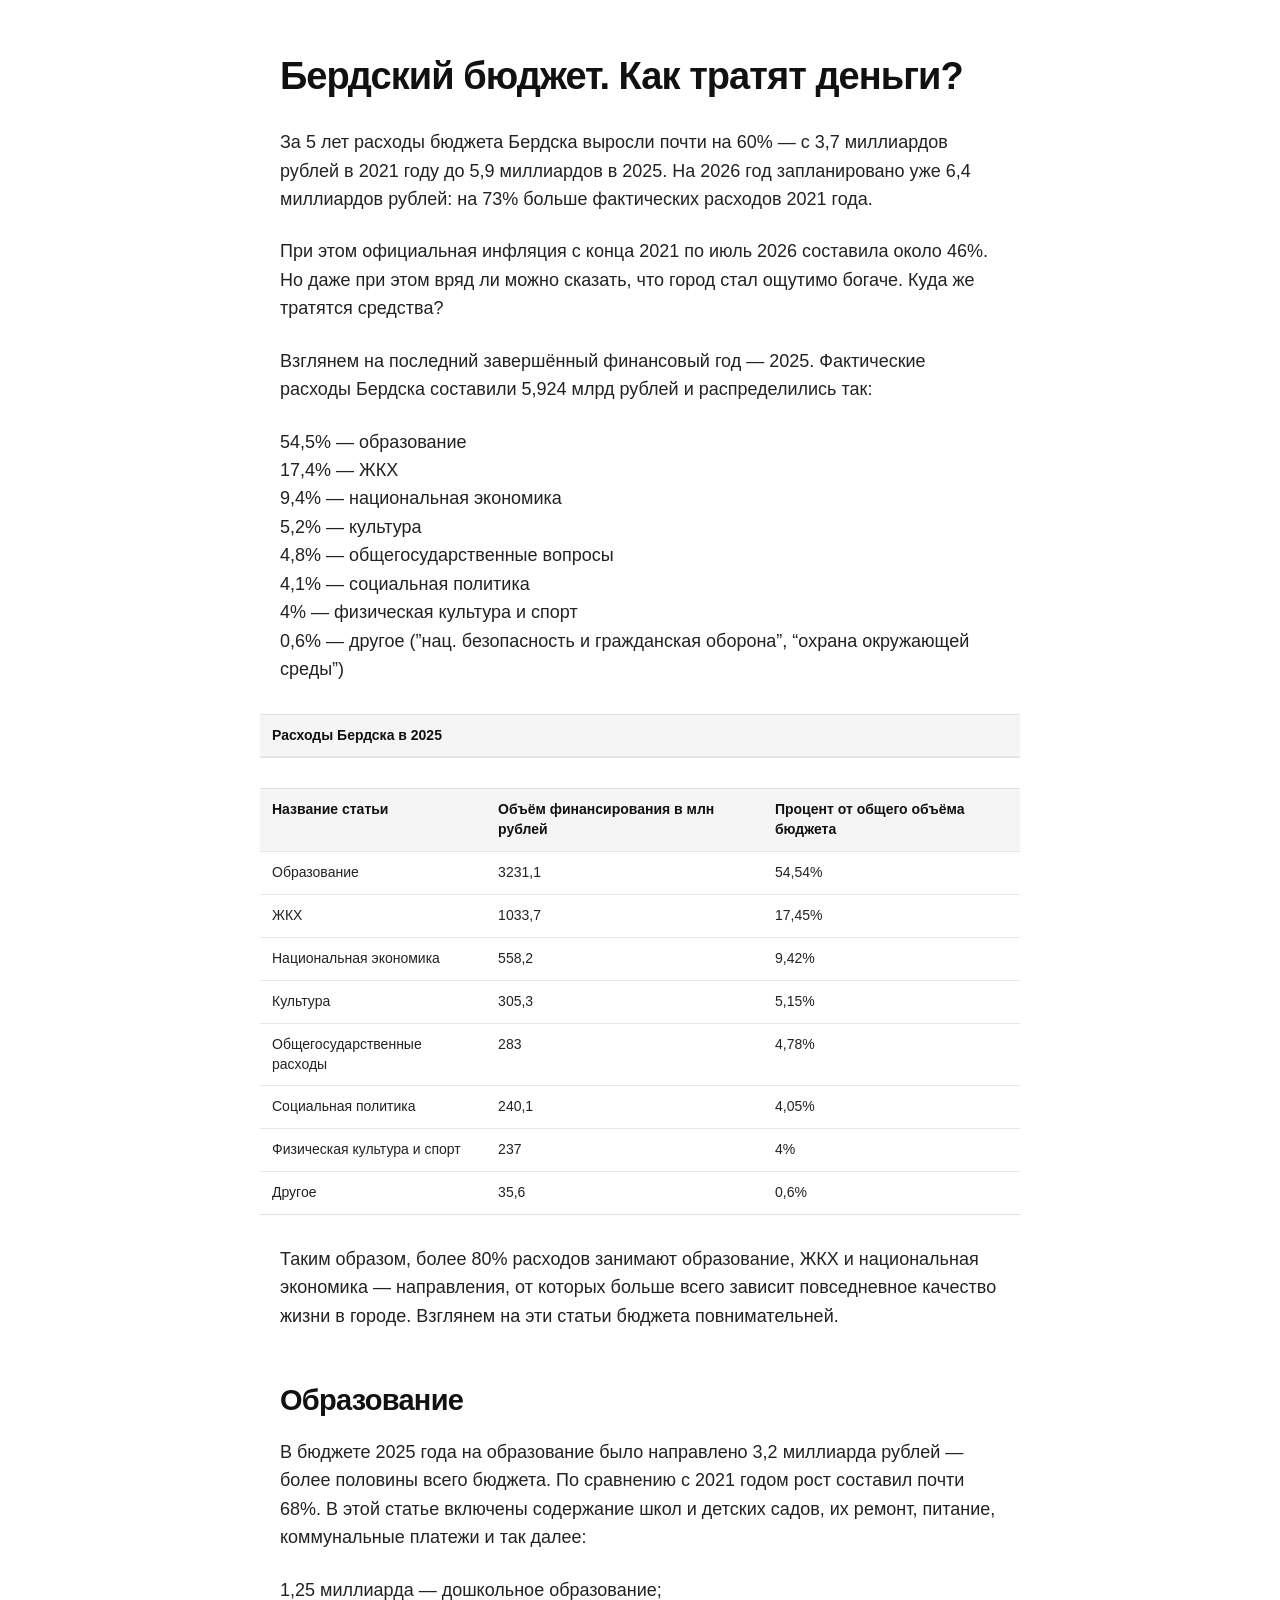
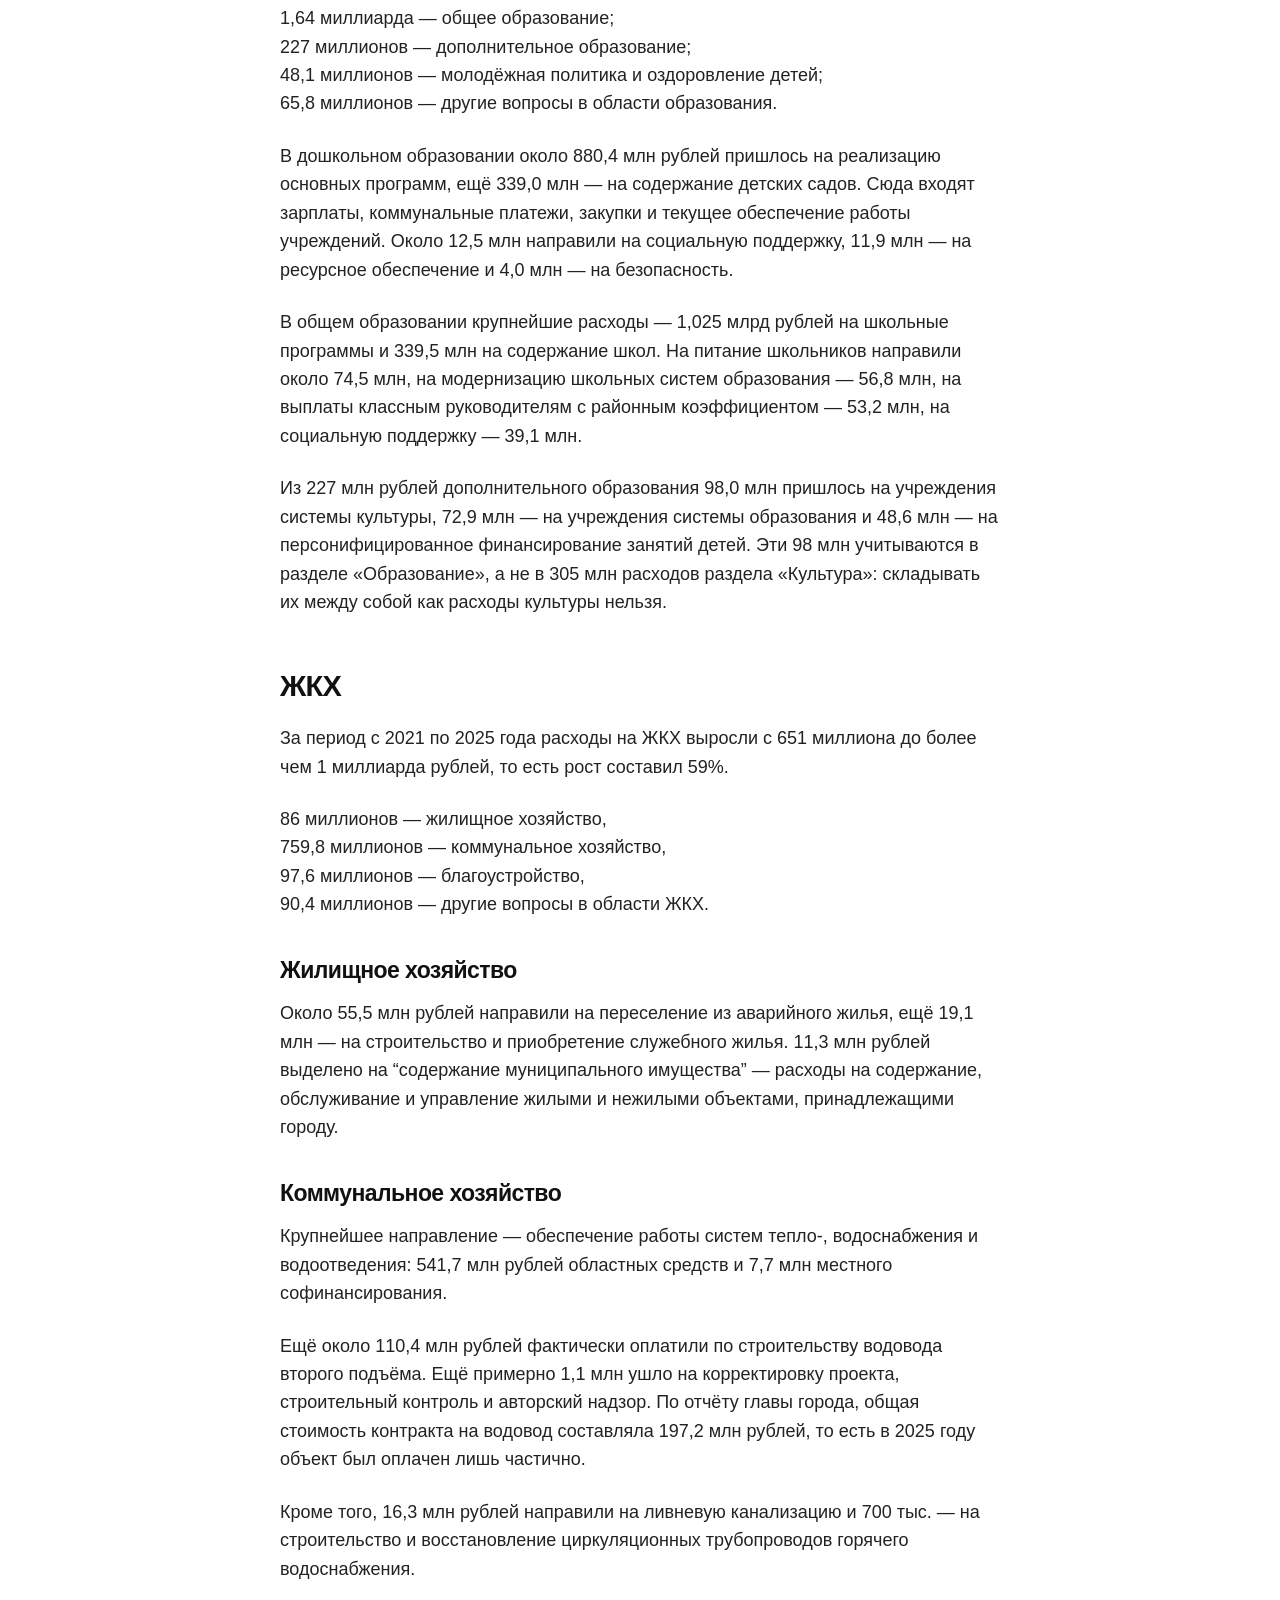
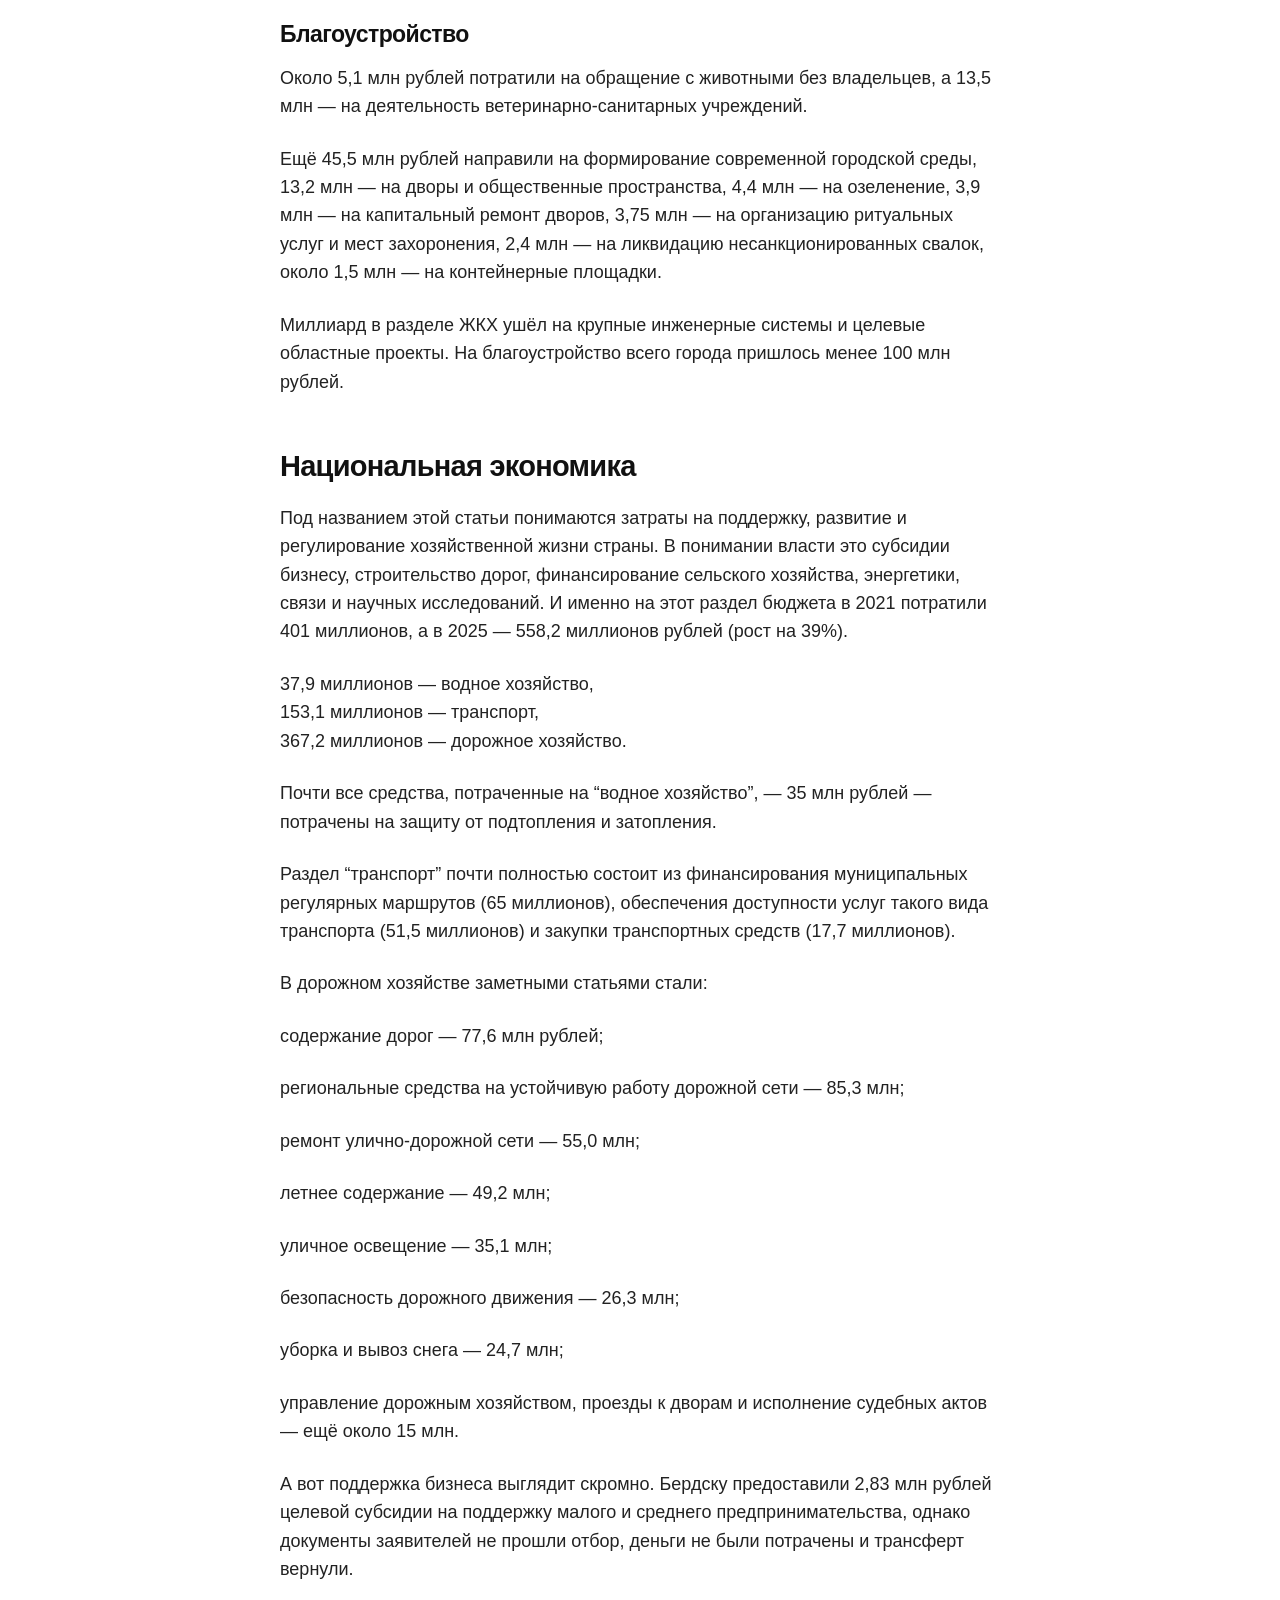
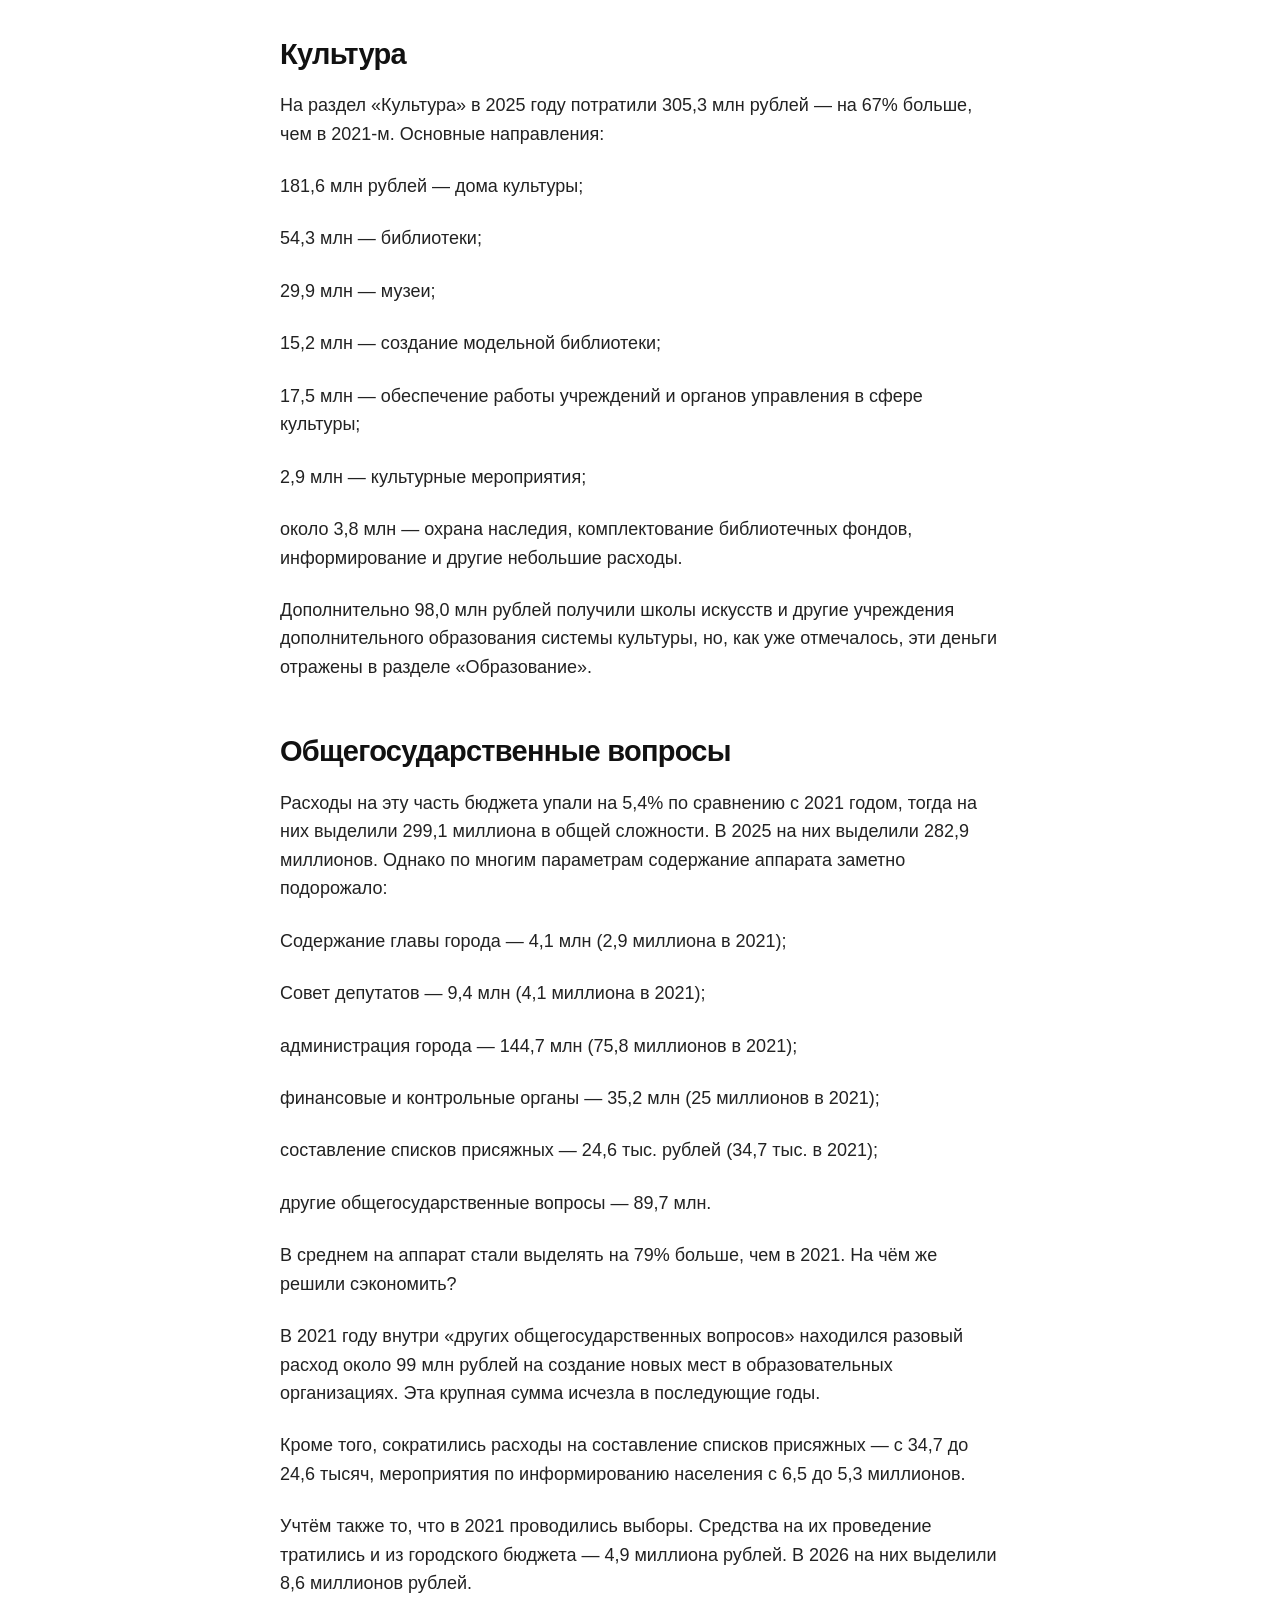
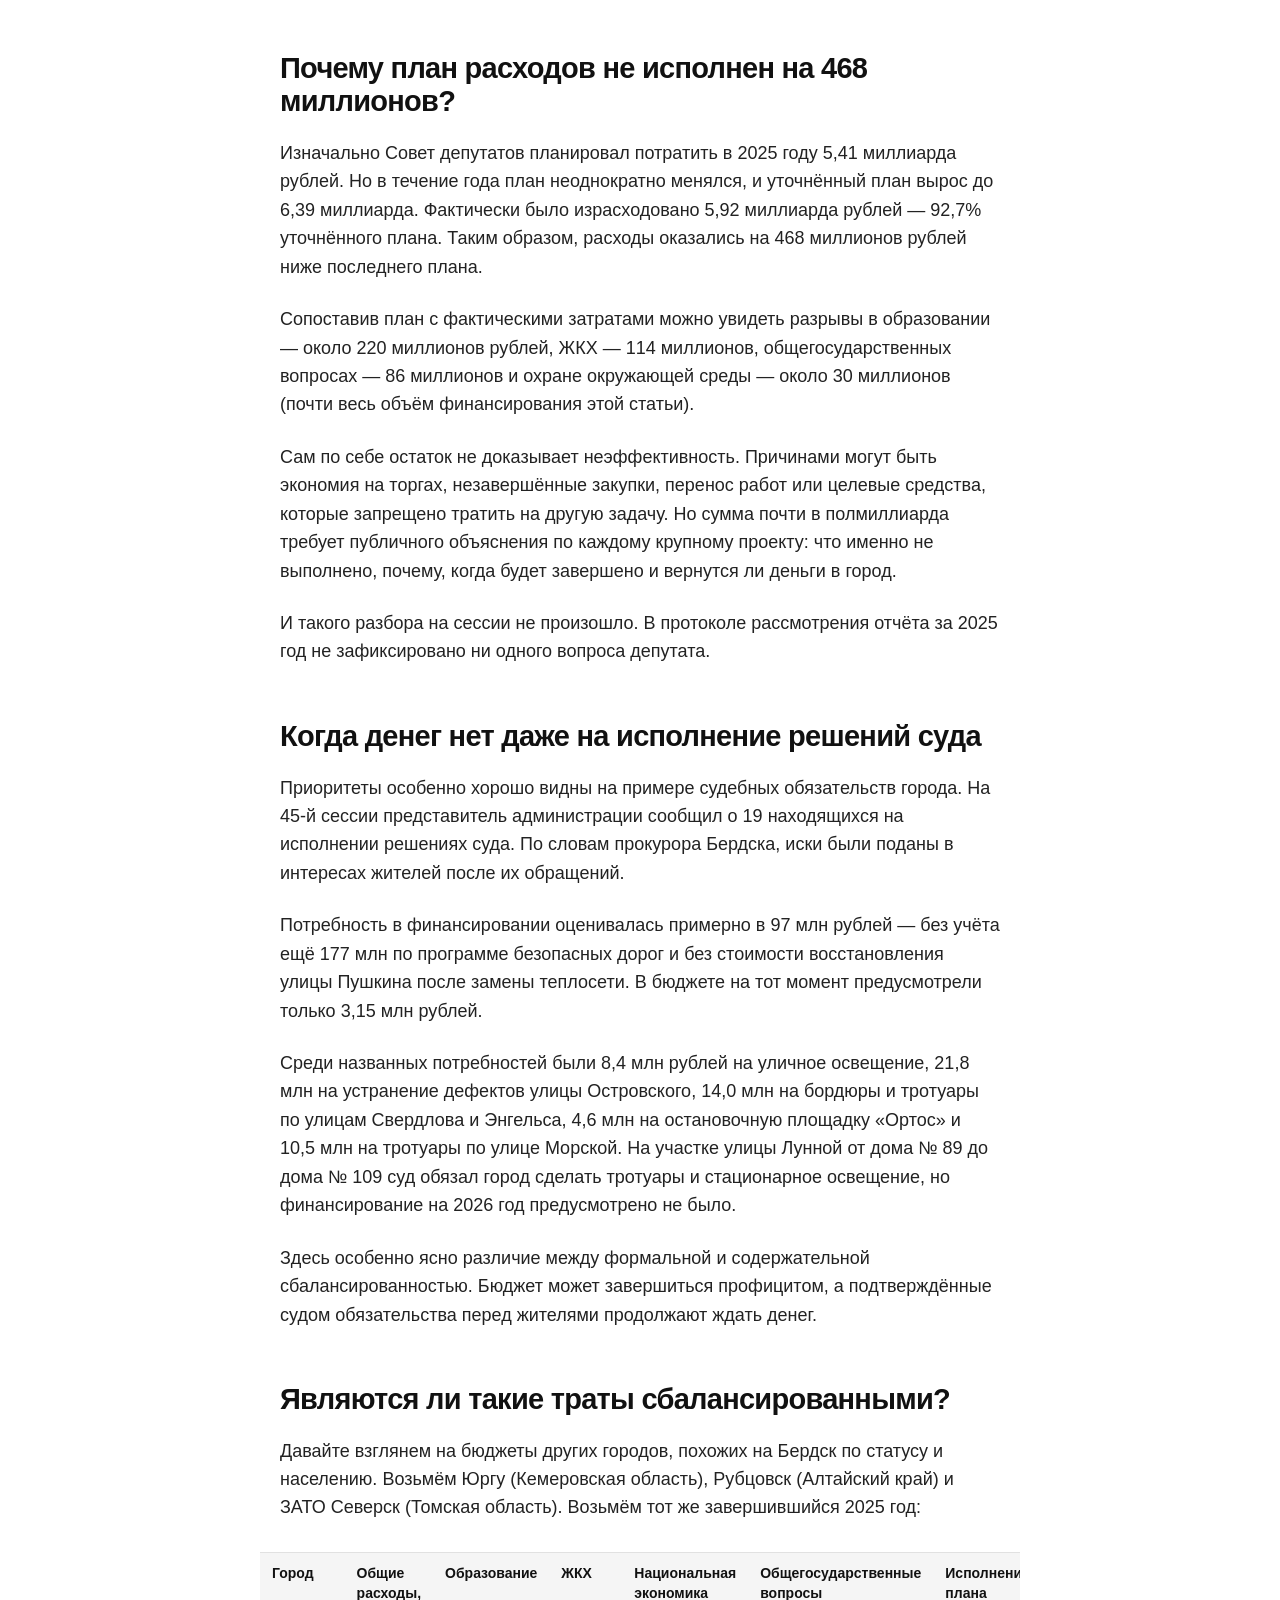
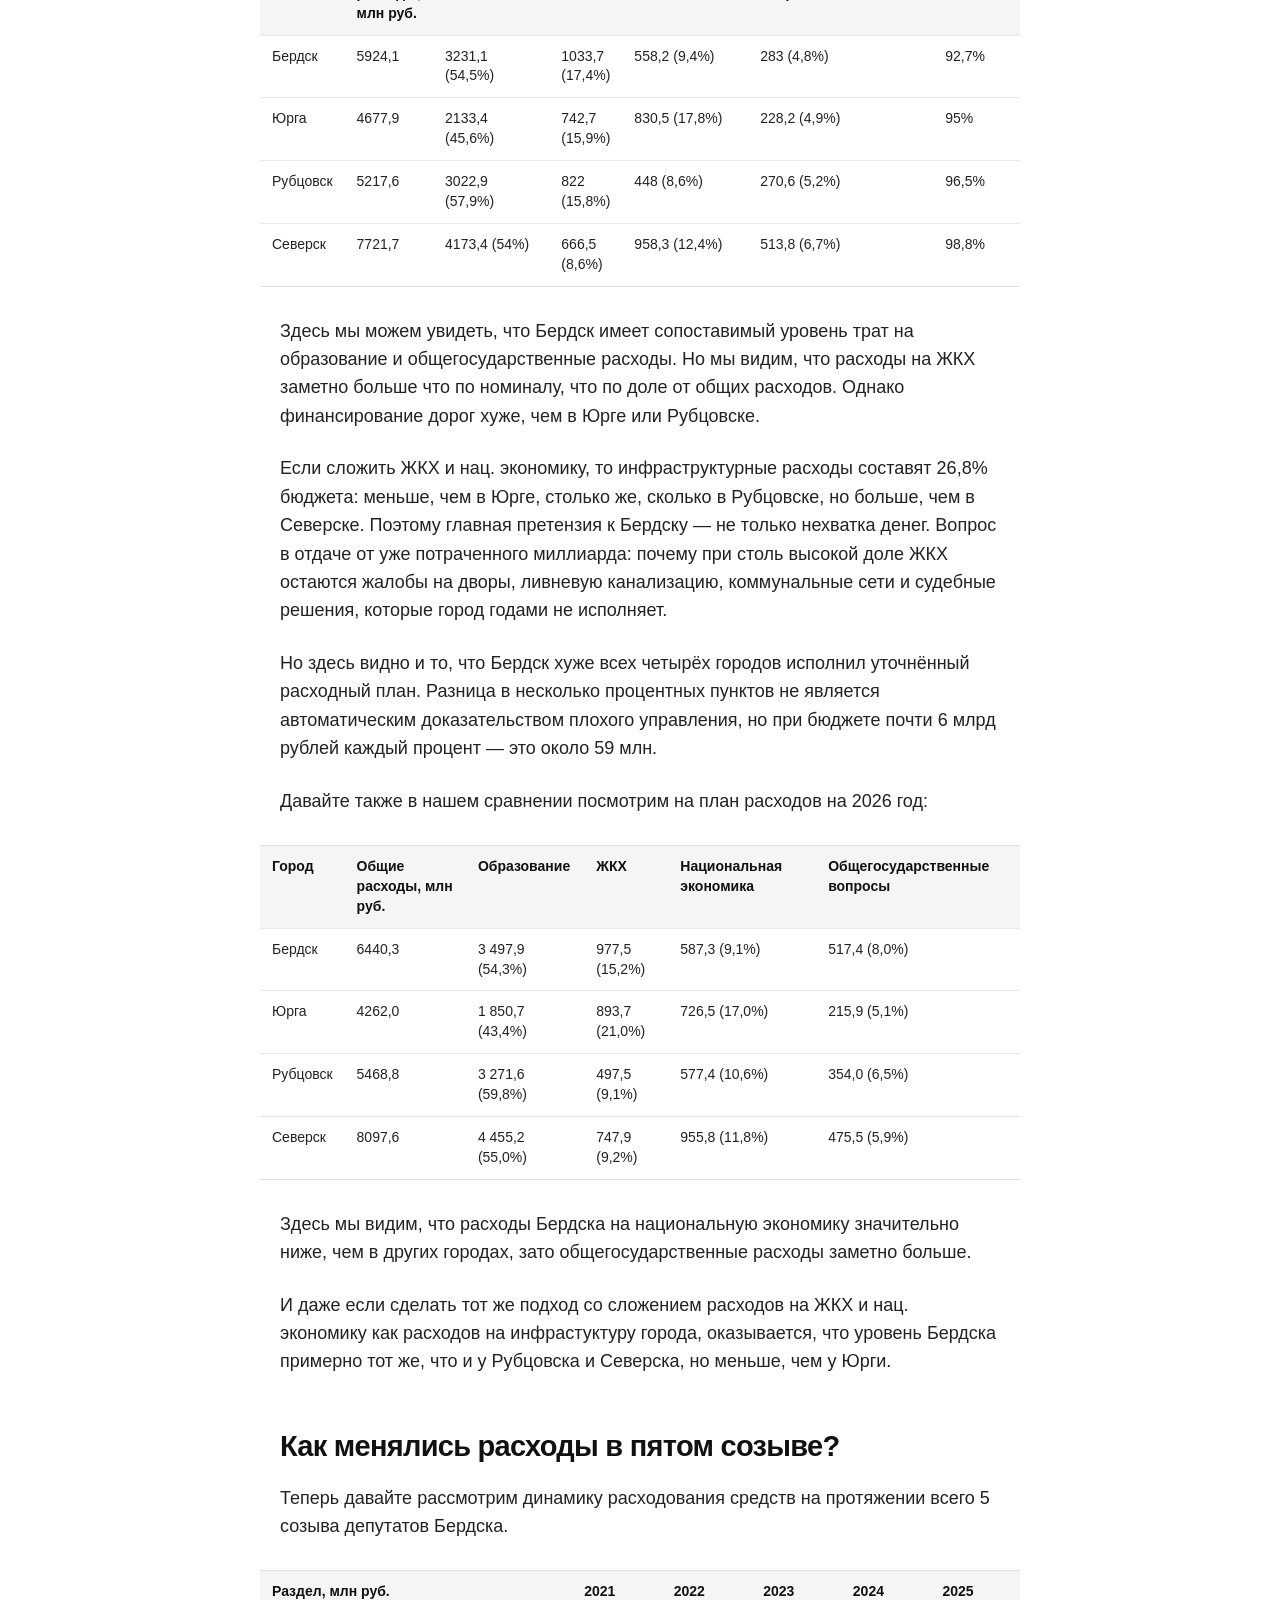
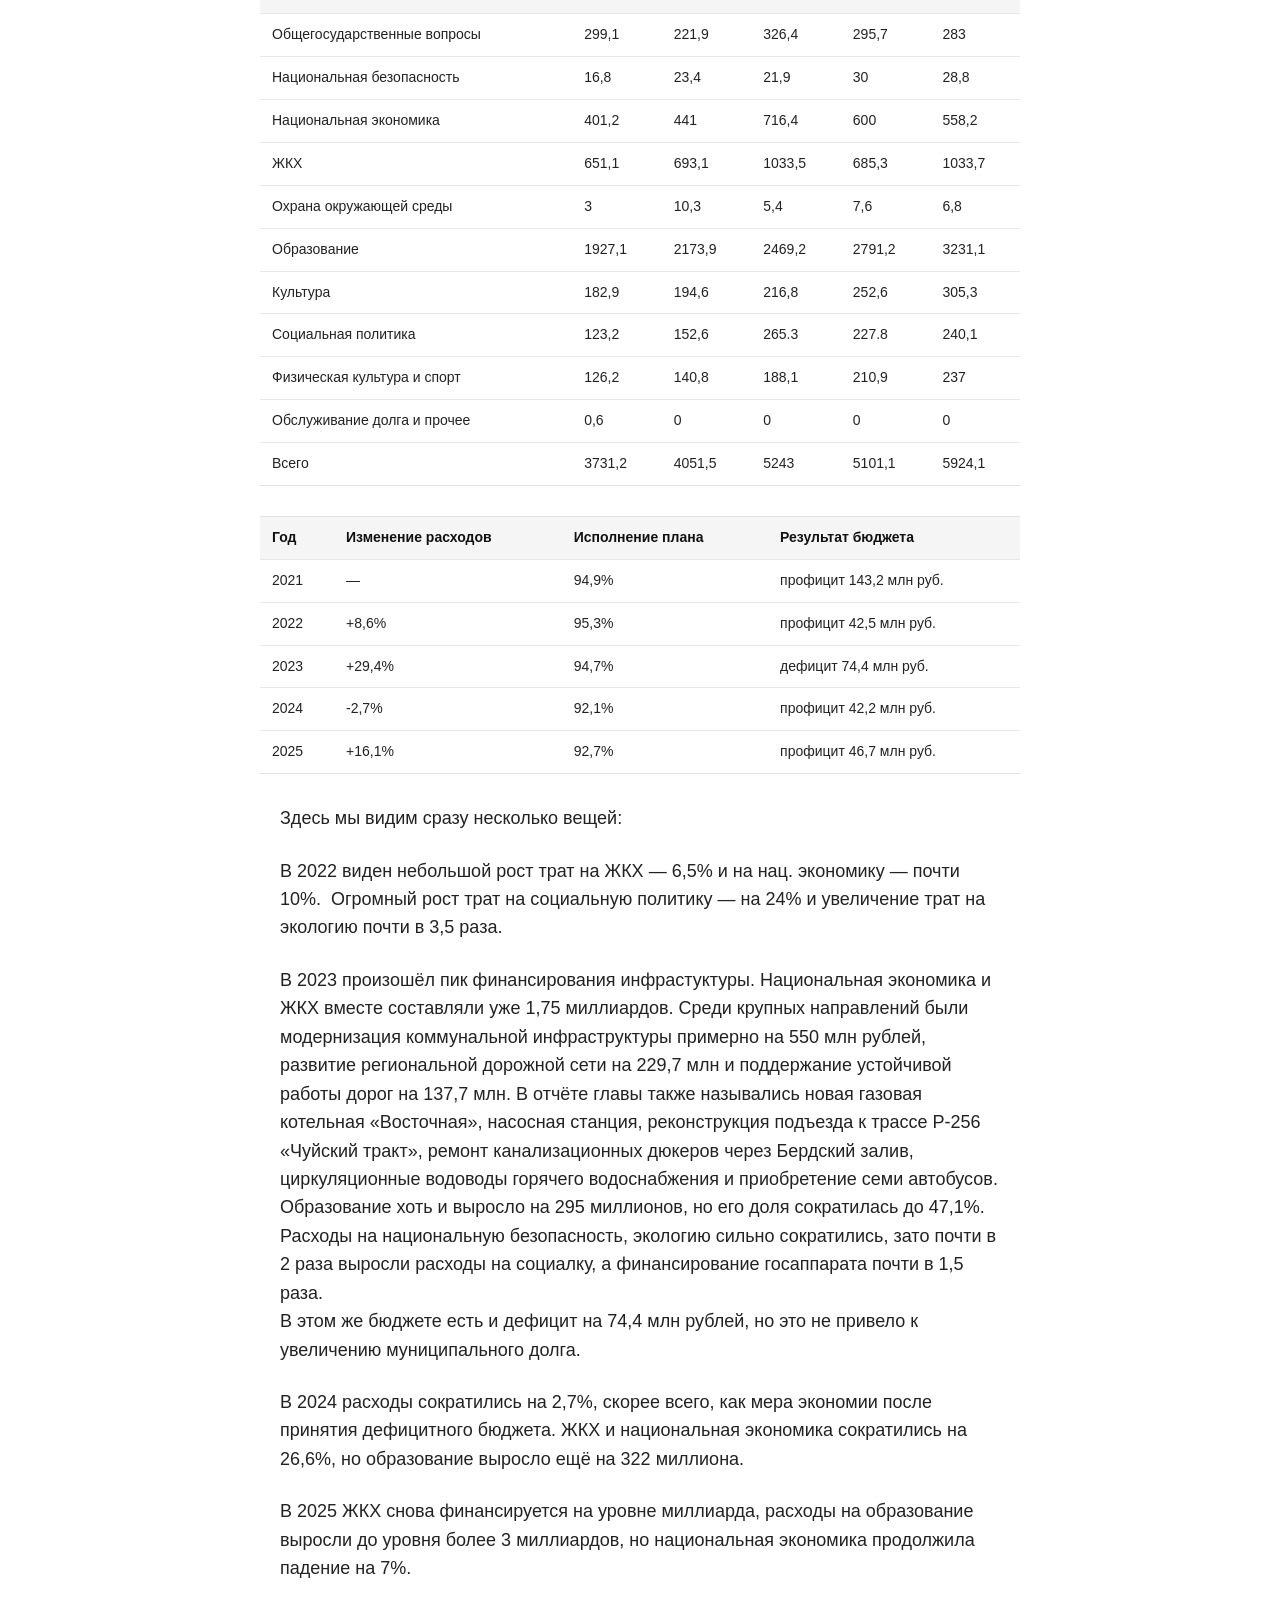
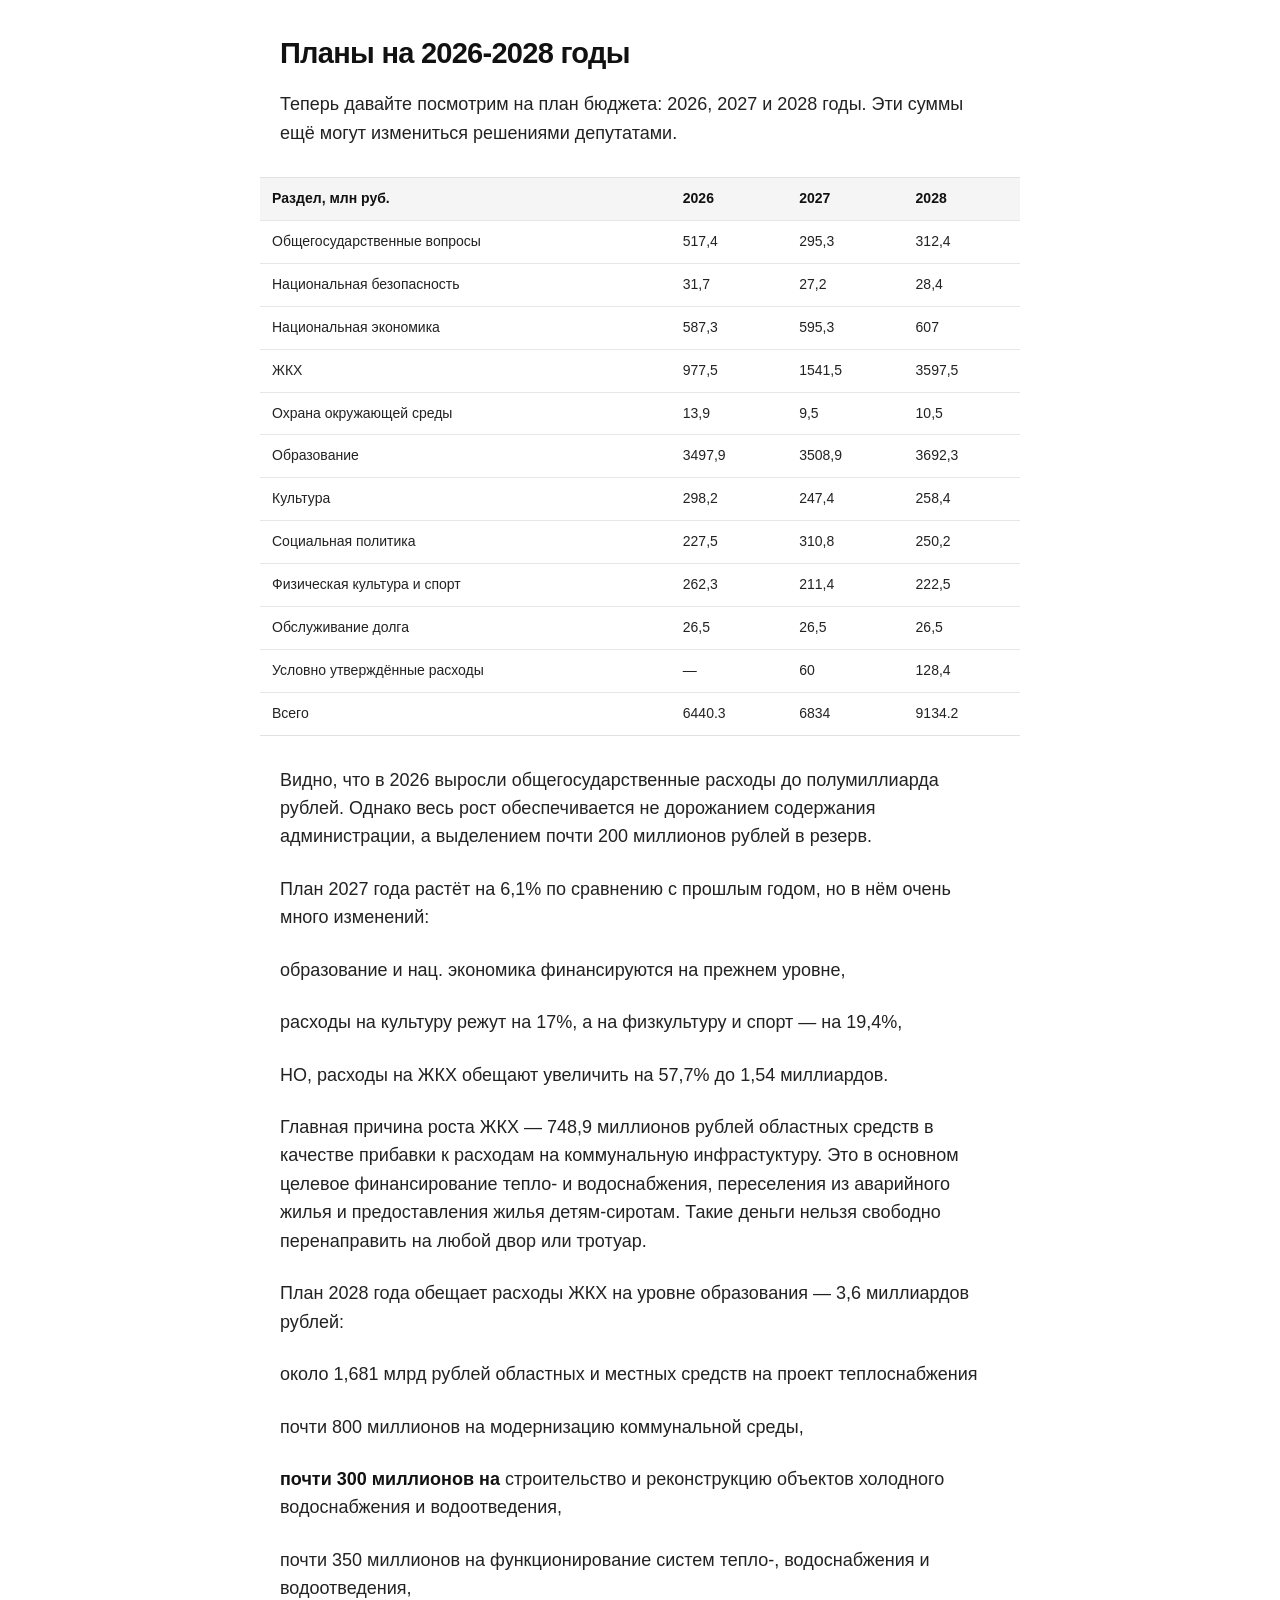
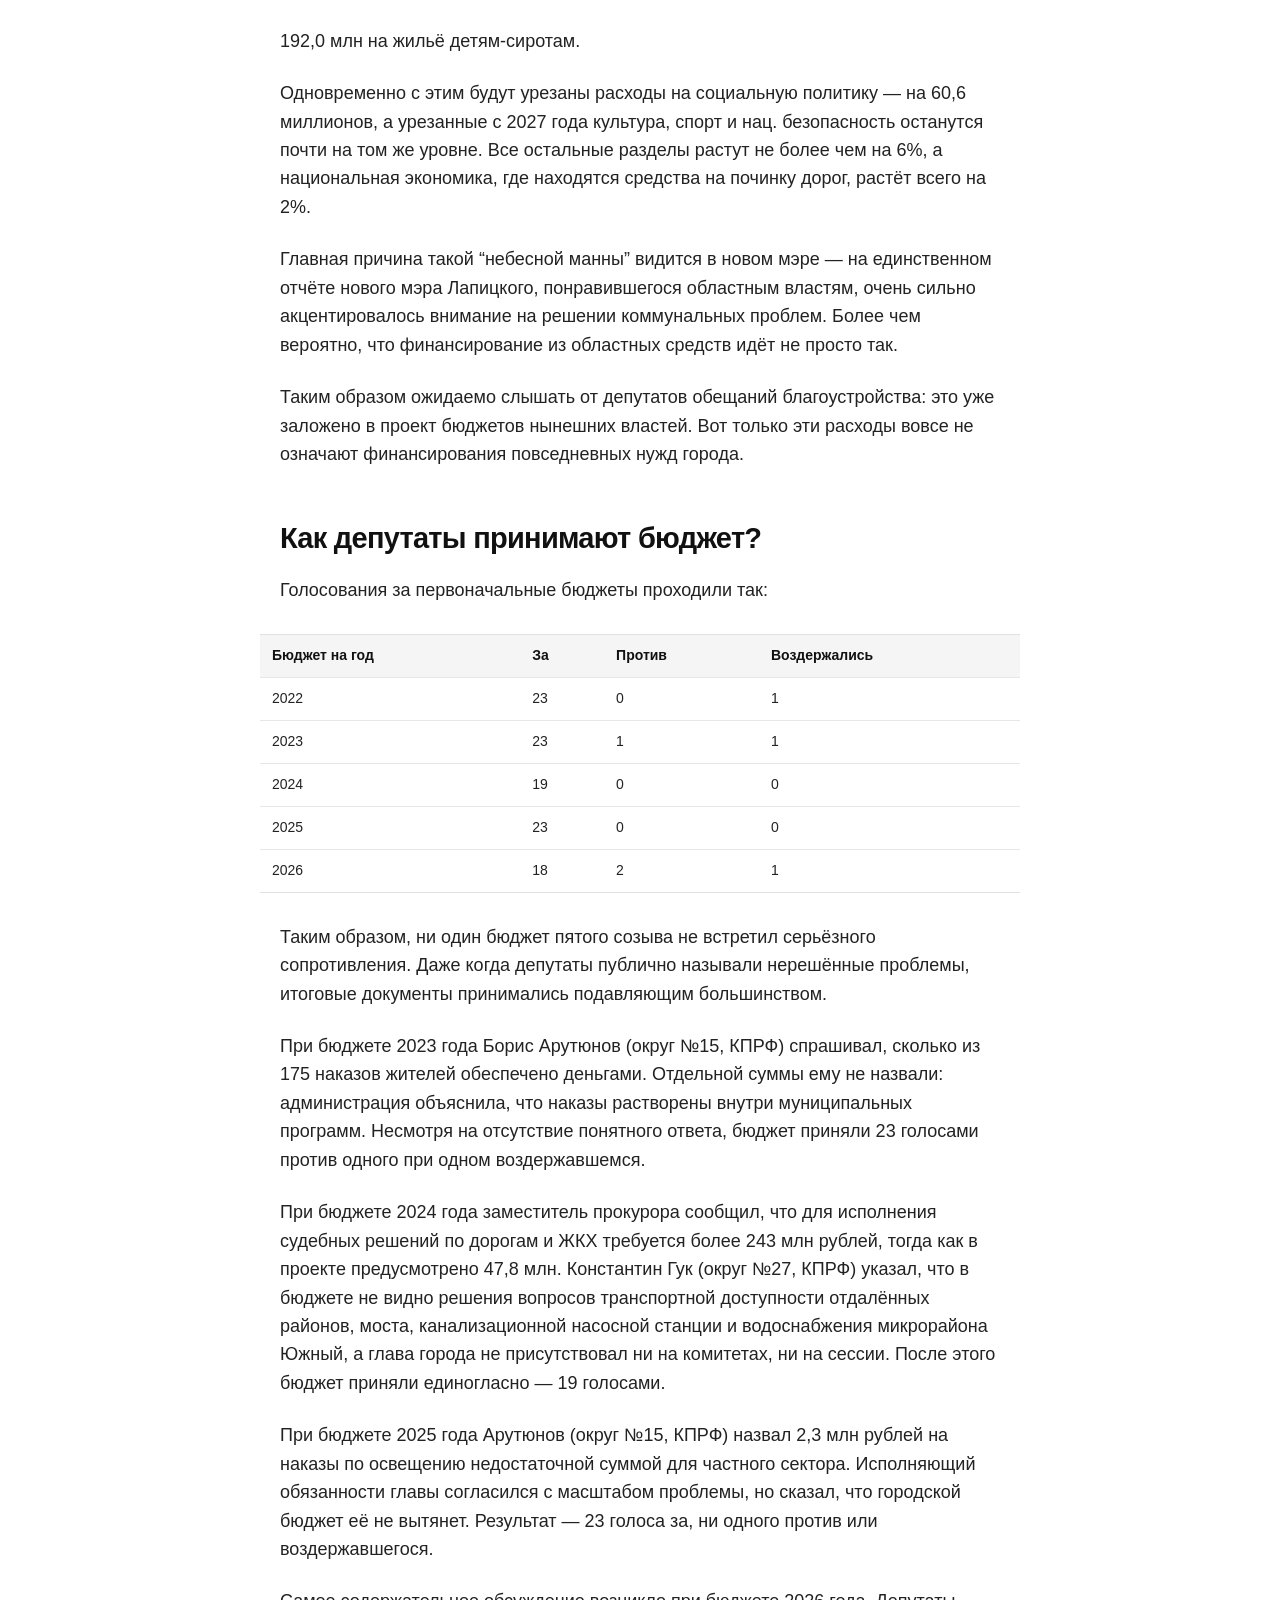
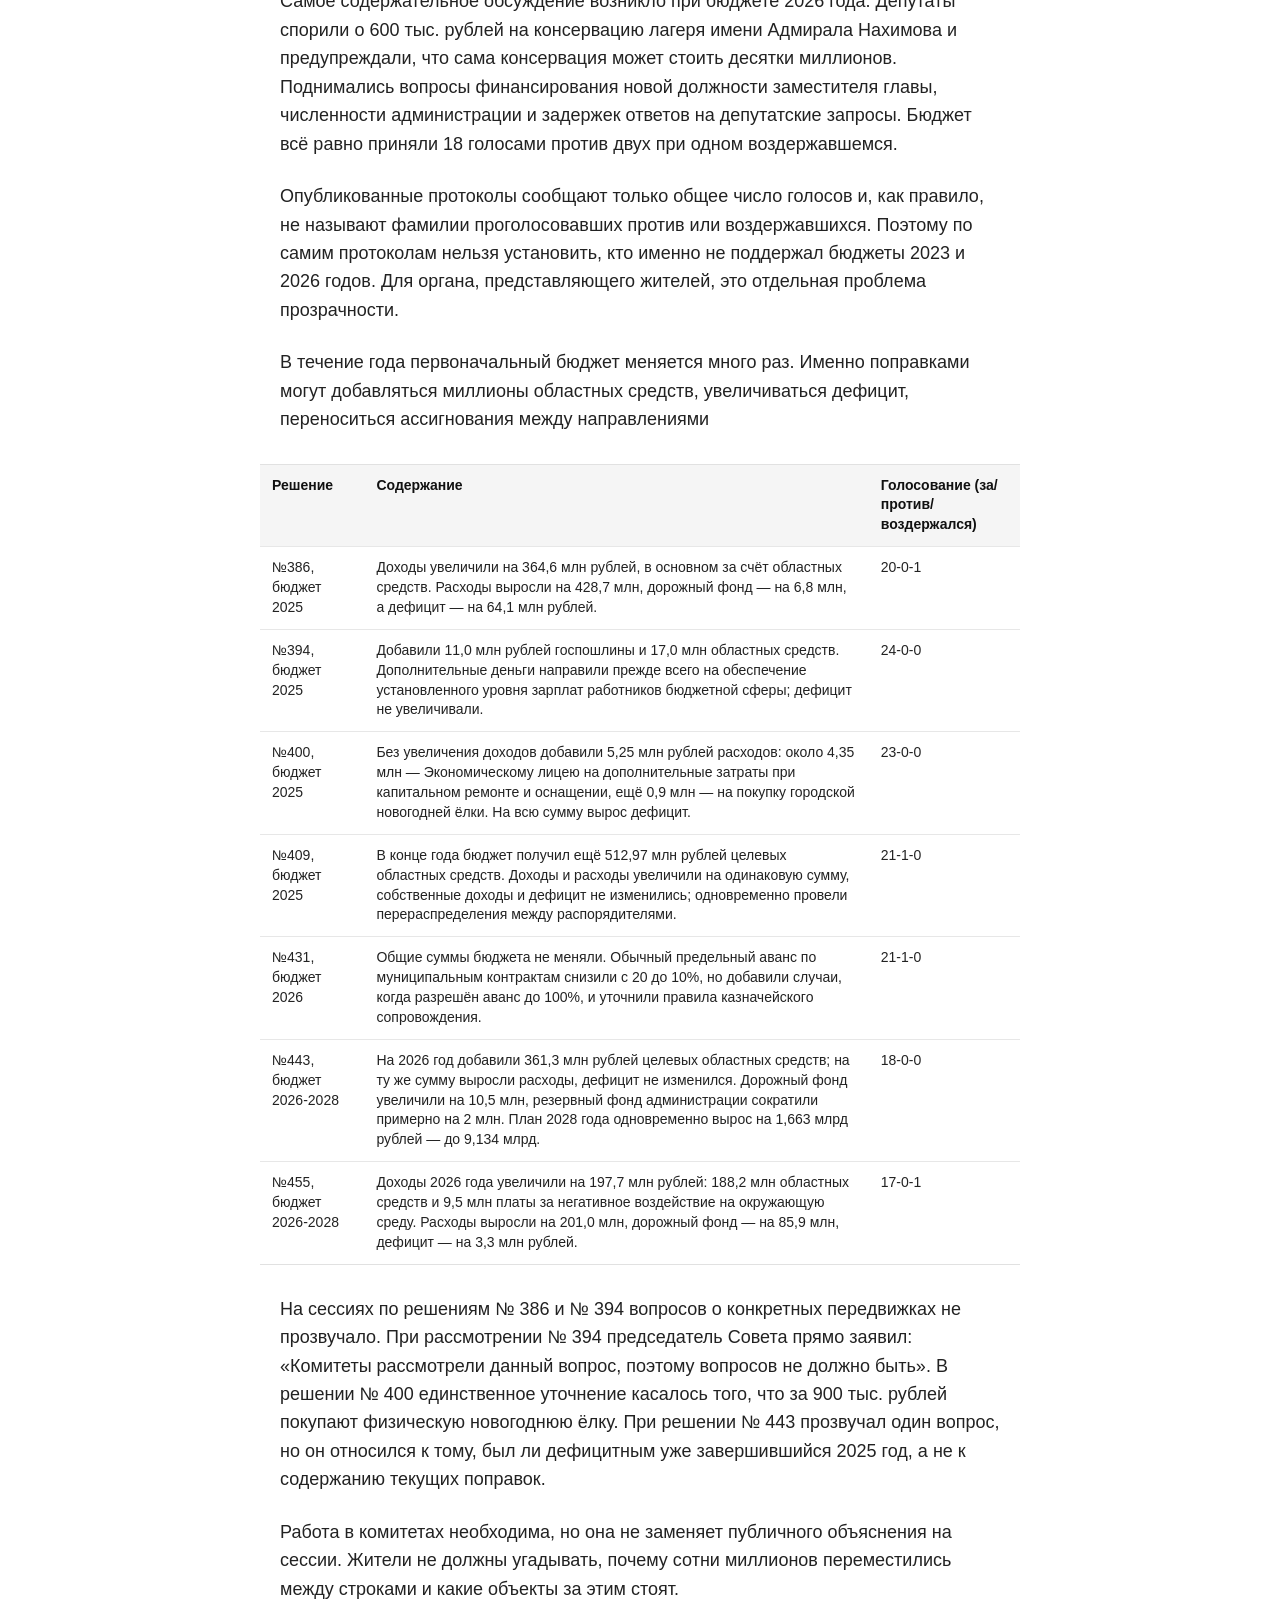
==== articles/budget-spendings-plain/index.html @ 7544782a "Add plain Markdown article page" ====
<!doctype html>
<html lang="ru">
<head>
  <meta charset="utf-8">
  <meta name="viewport" content="width=device-width,initial-scale=1">
  <title>Бердский бюджет. Как тратят деньги?</title>
  <meta name="description" content="Разбор расходов бюджета Бердска за 2021–2028 годы.">
  <meta name="author" content="Степан Кученков">
  <meta name="theme-color" content="#ffffff">
  <meta property="og:type" content="article">
  <meta property="og:title" content="Бердский бюджет. Как тратят деньги?">
  <meta property="og:description" content="Разбор расходов бюджета Бердска за 2021–2028 годы.">
  <meta property="og:url" content="https://netscapenav.github.io/berdsk/articles/budget-spendings-plain/">
  <link rel="canonical" href="https://netscapenav.github.io/berdsk/articles/budget-spendings-plain/">
  <style>
    * { box-sizing: border-box; }
    html { background: #fff; }
    body {
      margin: 0;
      color: #222;
      background: #fff;
      font-family: -apple-system, BlinkMacSystemFont, "Segoe UI", Roboto, Helvetica, Arial, sans-serif;
      font-size: 18px;
      line-height: 1.58;
      text-rendering: optimizeLegibility;
    }
    main { width: min(100% - 40px, 720px); margin: 0 auto; padding: 54px 0 90px; }
    h1, h2, h3 { color: #111; line-height: 1.16; letter-spacing: -.025em; }
    h1 { margin: 0 0 30px; font-size: 38px; font-weight: 750; }
    h2 { margin: 54px 0 20px; font-size: 29px; font-weight: 720; }
    h3 { margin: 38px 0 16px; font-size: 23px; font-weight: 700; }
    p { margin: 0 0 24px; }
    strong { color: #111; font-weight: 700; }
    a { color: #168acd; text-decoration: none; }
    a:hover { text-decoration: underline; }
    ul, ol { margin: 0 0 24px; padding-left: 1.4em; }
    li { margin: 7px 0; }
    blockquote { margin: 30px 0; padding-left: 20px; border-left: 3px solid #222; color: #555; }
    .table-scroll {
      width: calc(100% + 40px);
      margin: 30px -20px;
      overflow-x: auto;
      border-top: 1px solid #e1e1e1;
      border-bottom: 1px solid #e1e1e1;
    }
    table { width: 100%; min-width: 620px; border-collapse: collapse; font-size: 14px; line-height: 1.42; }
    th, td { padding: 11px 12px; text-align: left; vertical-align: top; border-bottom: 1px solid #e7e7e7; }
    th { color: #111; background: #f5f5f5; font-weight: 650; }
    tr:last-child td { border-bottom: 0; }
    @media (max-width: 600px) {
      body { font-size: 17px; }
      main { width: min(100% - 32px, 720px); padding-top: 34px; }
      h1 { font-size: 32px; }
      h2 { margin-top: 45px; font-size: 26px; }
      h3 { font-size: 22px; }
      .table-scroll { width: calc(100% + 32px); margin-right: -16px; margin-left: -16px; }
    }
    @media print {
      body { color: #000; font-size: 11pt; }
      main { width: auto; padding: 0; }
      .table-scroll { width: auto; margin: 20px 0; overflow: visible; }
      table { min-width: 0; font-size: 8pt; }
    }
  </style>
</head>
<body>
  <main>
    <article><h1>Бердский бюджет. Как тратят деньги?</h1>
<p>За 5 лет расходы бюджета Бердска выросли почти на 60% — с 3,7 миллиардов рублей в 2021 году до 5,9 миллиардов в 2025. На 2026 год запланировано уже 6,4 миллиардов рублей: на 73% больше фактических расходов 2021 года.</p>
<p>При этом официальная инфляция с конца 2021 по июль 2026 составила около 46%. Но даже при этом вряд ли можно сказать, что город стал ощутимо богаче. Куда же тратятся средства?</p>
<p>Взглянем на последний завершённый финансовый год — 2025. Фактические расходы Бердска составили 5,924 млрд рублей и распределились так:</p>
<p>54,5% — образование<br>17,4% — ЖКХ<br>9,4% — национальная экономика<br>5,2% — культура<br>4,8% — общегосударственные вопросы<br>4,1% — социальная политика<br>4% — физическая культура и спорт<br>0,6% — другое (”нац. безопасность и гражданская оборона”, “охрана окружающей среды”)</p>
<div class="table-scroll" tabindex="0" role="region" aria-label="Таблица"><table>
<thead>
<tr>
<th>Расходы Бердска в 2025</th>
</tr>
</thead>
</table></div>
<div class="table-scroll" tabindex="0" role="region" aria-label="Таблица"><table>
<thead>
<tr>
<th>Название статьи</th>
<th>Объём финансирования в млн рублей</th>
<th>Процент от общего объёма бюджета</th>
</tr>
</thead>
<tbody><tr>
<td>Образование</td>
<td>3231,1</td>
<td>54,54%</td>
</tr>
<tr>
<td>ЖКХ</td>
<td>1033,7</td>
<td>17,45%</td>
</tr>
<tr>
<td>Национальная экономика</td>
<td>558,2</td>
<td>9,42%</td>
</tr>
<tr>
<td>Культура</td>
<td>305,3</td>
<td>5,15%</td>
</tr>
<tr>
<td>Общегосударственные расходы</td>
<td>283</td>
<td>4,78%</td>
</tr>
<tr>
<td>Социальная политика</td>
<td>240,1</td>
<td>4,05%</td>
</tr>
<tr>
<td>Физическая культура и спорт</td>
<td>237</td>
<td>4%</td>
</tr>
<tr>
<td>Другое</td>
<td>35,6</td>
<td>0,6%</td>
</tr>
</tbody></table></div>
<p>Таким образом, более 80% расходов занимают образование, ЖКХ и национальная экономика — направления, от которых больше всего зависит повседневное качество жизни в городе. Взглянем на эти статьи бюджета повнимательней.</p>
<h2>Образование</h2>
<p>В бюджете 2025 года на образование было направлено 3,2 миллиарда рублей — более половины всего бюджета. По сравнению с 2021 годом рост составил почти 68%. В этой статье включены содержание школ и детских садов, их ремонт, питание, коммунальные платежи и так далее:</p>
<p>1,25 миллиарда — дошкольное образование;<br>1,64 миллиарда — общее образование;<br>227 миллионов — дополнительное образование;<br>48,1 миллионов — молодёжная политика и оздоровление детей;<br>65,8 миллионов — другие вопросы в области образования.</p>
<p>В дошкольном образовании около 880,4 млн рублей пришлось на реализацию основных программ, ещё 339,0 млн — на содержание детских садов. Сюда входят зарплаты, коммунальные платежи, закупки и текущее обеспечение работы учреждений. Около 12,5 млн направили на социальную поддержку, 11,9 млн — на ресурсное обеспечение и 4,0 млн — на безопасность.</p>
<p>В общем образовании крупнейшие расходы — 1,025 млрд рублей на школьные программы и 339,5 млн на содержание школ. На питание школьников направили около 74,5 млн, на модернизацию школьных систем образования — 56,8 млн, на выплаты классным руководителям с районным коэффициентом — 53,2 млн, на социальную поддержку — 39,1 млн.</p>
<p>Из 227 млн рублей дополнительного образования 98,0 млн пришлось на учреждения системы культуры, 72,9 млн — на учреждения системы образования и 48,6 млн — на персонифицированное финансирование занятий детей. Эти 98 млн учитываются в разделе «Образование», а не в 305 млн расходов раздела «Культура»: складывать их между собой как расходы культуры нельзя.</p>
<h2>ЖКХ</h2>
<p>За период с 2021 по 2025 года расходы на ЖКХ выросли с 651 миллиона до более чем 1 миллиарда рублей, то есть рост составил 59%.</p>
<p>86 миллионов — жилищное хозяйство,<br>759,8 миллионов — коммунальное хозяйство,<br>97,6 миллионов — благоустройство,<br>90,4 миллионов — другие вопросы в области ЖКХ.</p>
<h3>Жилищное хозяйство</h3>
<p>Около 55,5 млн рублей направили на переселение из аварийного жилья, ещё 19,1 млн — на строительство и приобретение служебного жилья. 11,3 млн рублей выделено на “содержание муниципального имущества” — расходы на содержание, обслуживание и управление жилыми и нежилыми объектами, принадлежащими городу.</p>
<h3>Коммунальное хозяйство</h3>
<p>Крупнейшее направление — обеспечение работы систем тепло-, водоснабжения и водоотведения: 541,7 млн рублей областных средств и 7,7 млн местного софинансирования.</p>
<p>Ещё около 110,4 млн рублей фактически оплатили по строительству водовода второго подъёма. Ещё примерно 1,1 млн ушло на корректировку проекта, строительный контроль и авторский надзор. По отчёту главы города, общая стоимость контракта на водовод составляла 197,2 млн рублей, то есть в 2025 году объект был оплачен лишь частично.</p>
<p>Кроме того, 16,3 млн рублей направили на ливневую канализацию и 700 тыс. — на строительство и восстановление циркуляционных трубопроводов горячего водоснабжения.</p>
<h3>Благоустройство</h3>
<p>Около 5,1 млн рублей потратили на обращение с животными без владельцев, а 13,5 млн — на деятельность ветеринарно-санитарных учреждений.</p>
<p>Ещё 45,5 млн рублей направили на формирование современной городской среды, 13,2 млн — на дворы и общественные пространства, 4,4 млн — на озеленение, 3,9 млн — на капитальный ремонт дворов, 3,75 млн — на организацию ритуальных услуг и мест захоронения, 2,4 млн — на ликвидацию несанкционированных свалок, около 1,5 млн — на контейнерные площадки.</p>
<p>Миллиард в разделе ЖКХ ушёл на крупные инженерные системы и целевые областные проекты. На благоустройство всего города пришлось менее 100 млн рублей.</p>
<h2>Национальная экономика</h2>
<p>Под названием этой статьи понимаются затраты на поддержку, развитие и регулирование хозяйственной жизни страны. В понимании власти это субсидии бизнесу, строительство дорог, финансирование сельского хозяйства, энергетики, связи и научных исследований. И именно на этот раздел бюджета в 2021 потратили 401 миллионов, а в 2025 — 558,2 миллионов рублей (рост на 39%).</p>
<p>37,9 миллионов — водное хозяйство,<br>153,1 миллионов — транспорт,<br>367,2 миллионов — дорожное хозяйство.</p>
<p>Почти все средства, потраченные на “водное хозяйство”, — 35 млн рублей — потрачены на защиту от подтопления и затопления.</p>
<p>Раздел “транспорт” почти полностью состоит из финансирования муниципальных регулярных маршрутов (65 миллионов), обеспечения доступности услуг такого вида транспорта (51,5 миллионов) и закупки транспортных средств (17,7 миллионов).</p>
<p>В дорожном хозяйстве заметными статьями стали:</p>
<p>содержание дорог — 77,6 млн рублей;</p>
<p>региональные средства на устойчивую работу дорожной сети — 85,3 млн;</p>
<p>ремонт улично-дорожной сети — 55,0 млн;</p>
<p>летнее содержание — 49,2 млн;</p>
<p>уличное освещение — 35,1 млн;</p>
<p>безопасность дорожного движения — 26,3 млн;</p>
<p>уборка и вывоз снега — 24,7 млн;</p>
<p>управление дорожным хозяйством, проезды к дворам и исполнение судебных актов — ещё около 15 млн.</p>
<p>А вот поддержка бизнеса выглядит скромно. Бердску предоставили 2,83 млн рублей целевой субсидии на поддержку малого и среднего предпринимательства, однако документы заявителей не прошли отбор, деньги не были потрачены и трансферт вернули.</p>
<h2>Культура</h2>
<p>На раздел «Культура» в 2025 году потратили 305,3 млн рублей — на 67% больше, чем в 2021-м. Основные направления:</p>
<p>181,6 млн рублей — дома культуры;</p>
<p>54,3 млн — библиотеки;</p>
<p>29,9 млн — музеи;</p>
<p>15,2 млн — создание модельной библиотеки;</p>
<p>17,5 млн — обеспечение работы учреждений и органов управления в сфере культуры;</p>
<p>2,9 млн — культурные мероприятия;</p>
<p>около 3,8 млн — охрана наследия, комплектование библиотечных фондов, информирование и другие небольшие расходы.</p>
<p>Дополнительно 98,0 млн рублей получили школы искусств и другие учреждения дополнительного образования системы культуры, но, как уже отмечалось, эти деньги отражены в разделе «Образование».</p>
<h2>Общегосударственные вопросы</h2>
<p>Расходы на эту часть бюджета упали на 5,4% по сравнению с 2021 годом, тогда на них выделили 299,1 миллиона в общей сложности. В 2025 на них выделили 282,9 миллионов. Однако по многим параметрам содержание аппарата заметно подорожало:</p>
<p>Содержание главы города — 4,1 млн (2,9 миллиона в 2021);</p>
<p>Совет депутатов — 9,4 млн (4,1 миллиона в 2021);</p>
<p>администрация города — 144,7 млн (75,8 миллионов в 2021);</p>
<p>финансовые и контрольные органы — 35,2 млн (25 миллионов в 2021);</p>
<p>составление списков присяжных — 24,6 тыс. рублей (34,7 тыс. в 2021);</p>
<p>другие общегосударственные вопросы — 89,7 млн.</p>
<p>В среднем на аппарат стали выделять на 79% больше, чем в 2021. На чём же решили сэкономить?</p>
<p>В 2021 году внутри «других общегосударственных вопросов» находился разовый расход около 99 млн рублей на создание новых мест в образовательных организациях. Эта крупная сумма исчезла в последующие годы.</p>
<p>Кроме того, сократились расходы на составление списков присяжных — с 34,7 до 24,6 тысяч, мероприятия по информированию населения с 6,5 до 5,3 миллионов.</p>
<p>Учтём также то, что в 2021 проводились выборы. Средства на их проведение тратились и из городского бюджета — 4,9 миллиона рублей. В 2026 на них выделили 8,6 миллионов рублей.</p>
<h2>Почему план расходов не исполнен на 468 миллионов?</h2>
<p>Изначально Совет депутатов планировал потратить в 2025 году 5,41 миллиарда рублей. Но в течение года план неоднократно менялся, и уточнённый план вырос до 6,39 миллиарда. Фактически было израсходовано 5,92 миллиарда рублей — 92,7% уточнённого плана. Таким образом, расходы оказались на 468 миллионов рублей ниже последнего плана.</p>
<p>Сопоставив план с фактическими затратами можно увидеть разрывы в образовании — около 220 миллионов рублей, ЖКХ — 114 миллионов, общегосударственных вопросах — 86 миллионов и охране окружающей среды — около 30 миллионов (почти весь объём финансирования этой статьи).</p>
<p>Сам по себе остаток не доказывает неэффективность. Причинами могут быть экономия на торгах, незавершённые закупки, перенос работ или целевые средства, которые запрещено тратить на другую задачу. Но сумма почти в полмиллиарда требует публичного объяснения по каждому крупному проекту: что именно не выполнено, почему, когда будет завершено и вернутся ли деньги в город.</p>
<p>И такого разбора на сессии не произошло. В протоколе рассмотрения отчёта за 2025 год не зафиксировано ни одного вопроса депутата.</p>
<h2>Когда денег нет даже на исполнение решений суда</h2>
<p>Приоритеты особенно хорошо видны на примере судебных обязательств города. На 45-й сессии представитель администрации сообщил о 19 находящихся на исполнении решениях суда. По словам прокурора Бердска, иски были поданы в интересах жителей после их обращений.</p>
<p>Потребность в финансировании оценивалась примерно в 97 млн рублей — без учёта ещё 177 млн по программе безопасных дорог и без стоимости восстановления улицы Пушкина после замены теплосети. В бюджете на тот момент предусмотрели только 3,15 млн рублей.</p>
<p>Среди названных потребностей были 8,4 млн рублей на уличное освещение, 21,8 млн на устранение дефектов улицы Островского, 14,0 млн на бордюры и тротуары по улицам Свердлова и Энгельса, 4,6 млн на остановочную площадку «Ортос» и 10,5 млн на тротуары по улице Морской. На участке улицы Лунной от дома № 89 до дома № 109 суд обязал город сделать тротуары и стационарное освещение, но финансирование на 2026 год предусмотрено не было.</p>
<p>Здесь особенно ясно различие между формальной и содержательной сбалансированностью. Бюджет может завершиться профицитом, а подтверждённые судом обязательства перед жителями продолжают ждать денег.</p>
<h2>Являются ли такие траты сбалансированными?</h2>
<p>Давайте взглянем на бюджеты других городов, похожих на Бердск по статусу и населению. Возьмём Юргу (Кемеровская область), Рубцовск (Алтайский край) и ЗАТО Северск (Томская область). Возьмём тот же завершившийся 2025 год:</p>
<div class="table-scroll" tabindex="0" role="region" aria-label="Таблица"><table>
<thead>
<tr>
<th>Город</th>
<th>Общие расходы, млн руб.</th>
<th>Образование</th>
<th>ЖКХ</th>
<th>Национальная экономика</th>
<th>Общегосударственные вопросы</th>
<th>Исполнение плана</th>
</tr>
</thead>
<tbody><tr>
<td>Бердск</td>
<td>5924,1</td>
<td>3231,1 (54,5%)</td>
<td>1033,7 (17,4%)</td>
<td>558,2 (9,4%)</td>
<td>283 (4,8%)</td>
<td>92,7%</td>
</tr>
<tr>
<td>Юрга</td>
<td>4677,9</td>
<td>2133,4 (45,6%)</td>
<td>742,7 (15,9%)</td>
<td>830,5 (17,8%)</td>
<td>228,2 (4,9%)</td>
<td>95%</td>
</tr>
<tr>
<td>Рубцовск</td>
<td>5217,6</td>
<td>3022,9 (57,9%)</td>
<td>822 (15,8%)</td>
<td>448 (8,6%)</td>
<td>270,6 (5,2%)</td>
<td>96,5%</td>
</tr>
<tr>
<td>Северск</td>
<td>7721,7</td>
<td>4173,4 (54%)</td>
<td>666,5 (8,6%)</td>
<td>958,3 (12,4%)</td>
<td>513,8 (6,7%)</td>
<td>98,8%</td>
</tr>
</tbody></table></div>
<p>Здесь мы можем увидеть, что Бердск имеет сопоставимый уровень трат на образование и общегосударственные расходы. Но мы видим, что расходы на ЖКХ заметно больше что по номиналу, что по доле от общих расходов. Однако финансирование дорог хуже, чем в Юрге или Рубцовске.</p>
<p>Если сложить ЖКХ и нац. экономику, то инфраструктурные расходы составят 26,8% бюджета: меньше, чем в Юрге, столько же, сколько в Рубцовске, но больше, чем в Северске. Поэтому главная претензия к Бердску — не только нехватка денег. Вопрос в отдаче от уже потраченного миллиарда: почему при столь высокой доле ЖКХ остаются жалобы на дворы, ливневую канализацию, коммунальные сети и судебные решения, которые город годами не исполняет.</p>
<p>Но здесь видно и то, что Бердск хуже всех четырёх городов исполнил уточнённый расходный план. Разница в несколько процентных пунктов не является автоматическим доказательством плохого управления, но при бюджете почти 6 млрд рублей каждый процент — это около 59 млн.</p>
<p>Давайте также в нашем сравнении посмотрим на план расходов на 2026 год:</p>
<div class="table-scroll" tabindex="0" role="region" aria-label="Таблица"><table>
<thead>
<tr>
<th>Город</th>
<th>Общие расходы, млн руб.</th>
<th>Образование</th>
<th>ЖКХ</th>
<th>Национальная экономика</th>
<th>Общегосударственные вопросы</th>
</tr>
</thead>
<tbody><tr>
<td>Бердск</td>
<td>6440,3</td>
<td>3 497,9 (54,3%)</td>
<td>977,5 (15,2%)</td>
<td>587,3 (9,1%)</td>
<td>517,4 (8,0%)</td>
</tr>
<tr>
<td>Юрга</td>
<td>4262,0</td>
<td>1 850,7 (43,4%)</td>
<td>893,7 (21,0%)</td>
<td>726,5 (17,0%)</td>
<td>215,9 (5,1%)</td>
</tr>
<tr>
<td>Рубцовск</td>
<td>5468,8</td>
<td>3 271,6 (59,8%)</td>
<td>497,5 (9,1%)</td>
<td>577,4 (10,6%)</td>
<td>354,0 (6,5%)</td>
</tr>
<tr>
<td>Северск</td>
<td>8097,6</td>
<td>4 455,2 (55,0%)</td>
<td>747,9 (9,2%)</td>
<td>955,8 (11,8%)</td>
<td>475,5 (5,9%)</td>
</tr>
</tbody></table></div>
<p>Здесь мы видим, что расходы Бердска на национальную экономику значительно ниже, чем в других городах, зато общегосударственные расходы заметно больше.</p>
<p>И даже если сделать тот же подход со сложением расходов на ЖКХ и нац. экономику как расходов на инфрастуктуру города, оказывается, что уровень Бердска примерно тот же, что и у Рубцовска и Северска, но меньше, чем у Юрги.</p>
<h2>Как менялись расходы в пятом созыве?</h2>
<p>Теперь давайте рассмотрим динамику расходования средств на протяжении всего 5 созыва депутатов Бердска.</p>
<div class="table-scroll" tabindex="0" role="region" aria-label="Таблица"><table>
<thead>
<tr>
<th>Раздел, млн руб.</th>
<th>2021</th>
<th>2022</th>
<th>2023</th>
<th>2024</th>
<th>2025</th>
</tr>
</thead>
<tbody><tr>
<td>Общегосударственные вопросы</td>
<td>299,1</td>
<td>221,9</td>
<td>326,4</td>
<td>295,7</td>
<td>283</td>
</tr>
<tr>
<td>Национальная безопасность</td>
<td>16,8</td>
<td>23,4</td>
<td>21,9</td>
<td>30</td>
<td>28,8</td>
</tr>
<tr>
<td>Национальная экономика</td>
<td>401,2</td>
<td>441</td>
<td>716,4</td>
<td>600</td>
<td>558,2</td>
</tr>
<tr>
<td>ЖКХ</td>
<td>651,1</td>
<td>693,1</td>
<td>1033,5</td>
<td>685,3</td>
<td>1033,7</td>
</tr>
<tr>
<td>Охрана окружающей среды</td>
<td>3</td>
<td>10,3</td>
<td>5,4</td>
<td>7,6</td>
<td>6,8</td>
</tr>
<tr>
<td>Образование</td>
<td>1927,1</td>
<td>2173,9</td>
<td>2469,2</td>
<td>2791,2</td>
<td>3231,1</td>
</tr>
<tr>
<td>Культура</td>
<td>182,9</td>
<td>194,6</td>
<td>216,8</td>
<td>252,6</td>
<td>305,3</td>
</tr>
<tr>
<td>Социальная политика</td>
<td>123,2</td>
<td>152,6</td>
<td>265.3</td>
<td>227.8</td>
<td>240,1</td>
</tr>
<tr>
<td>Физическая культура и спорт</td>
<td>126,2</td>
<td>140,8</td>
<td>188,1</td>
<td>210,9</td>
<td>237</td>
</tr>
<tr>
<td>Обслуживание долга и прочее</td>
<td>0,6</td>
<td>0</td>
<td>0</td>
<td>0</td>
<td>0</td>
</tr>
<tr>
<td>Всего</td>
<td>3731,2</td>
<td>4051,5</td>
<td>5243</td>
<td>5101,1</td>
<td>5924,1</td>
</tr>
</tbody></table></div>
<div class="table-scroll" tabindex="0" role="region" aria-label="Таблица"><table>
<thead>
<tr>
<th>Год</th>
<th>Изменение расходов</th>
<th>Исполнение плана</th>
<th>Результат бюджета</th>
</tr>
</thead>
<tbody><tr>
<td>2021</td>
<td>—</td>
<td>94,9%</td>
<td>профицит 143,2 млн руб.</td>
</tr>
<tr>
<td>2022</td>
<td>+8,6%</td>
<td>95,3%</td>
<td>профицит 42,5 млн руб.</td>
</tr>
<tr>
<td>2023</td>
<td>+29,4%</td>
<td>94,7%</td>
<td>дефицит 74,4 млн руб.</td>
</tr>
<tr>
<td>2024</td>
<td>-2,7%</td>
<td>92,1%</td>
<td>профицит 42,2 млн руб.</td>
</tr>
<tr>
<td>2025</td>
<td>+16,1%</td>
<td>92,7%</td>
<td>профицит 46,7 млн руб.</td>
</tr>
</tbody></table></div>
<p>Здесь мы видим сразу несколько вещей:</p>
<p>В 2022 виден небольшой рост трат на ЖКХ — 6,5% и на нац. экономику — почти 10%.  Огромный рост трат на социальную политику — на 24% и увеличение трат на экологию почти в 3,5 раза.</p>
<p>В 2023 произошёл пик финансирования инфрастуктуры. Национальная экономика и ЖКХ вместе составляли уже 1,75 миллиардов. Среди крупных направлений были модернизация коммунальной инфраструктуры примерно на 550 млн рублей, развитие региональной дорожной сети на 229,7 млн и поддержание устойчивой работы дорог на 137,7 млн. В отчёте главы также назывались новая газовая котельная «Восточная», насосная станция, реконструкция подъезда к трассе Р-256 «Чуйский тракт», ремонт канализационных дюкеров через Бердский залив, циркуляционные водоводы горячего водоснабжения и приобретение семи автобусов.<br>Образование хоть и выросло на 295 миллионов, но его доля сократилась до 47,1%. Расходы на национальную безопасность, экологию сильно сократились, зато почти в 2 раза выросли расходы на социалку, а финансирование госаппарата почти в 1,5 раза.<br>В этом же бюджете есть и дефицит на 74,4 млн рублей, но это не привело к увеличению муниципального долга.</p>
<p>В 2024 расходы сократились на 2,7%, скорее всего, как мера экономии после принятия дефицитного бюджета. ЖКХ и национальная экономика сократились на 26,6%, но образование выросло ещё на 322 миллиона.</p>
<p>В 2025 ЖКХ снова финансируется на уровне миллиарда, расходы на образование выросли до уровня более 3 миллиардов, но национальная экономика продолжила падение на 7%.</p>
<h2>Планы на 2026-2028 годы</h2>
<p>Теперь давайте посмотрим на план бюджета: 2026, 2027 и 2028 годы. Эти суммы ещё могут измениться решениями депутатами.</p>
<div class="table-scroll" tabindex="0" role="region" aria-label="Таблица"><table>
<thead>
<tr>
<th>Раздел, млн руб.</th>
<th>2026</th>
<th>2027</th>
<th>2028</th>
</tr>
</thead>
<tbody><tr>
<td>Общегосударственные вопросы</td>
<td>517,4</td>
<td>295,3</td>
<td>312,4</td>
</tr>
<tr>
<td>Национальная безопасность</td>
<td>31,7</td>
<td>27,2</td>
<td>28,4</td>
</tr>
<tr>
<td>Национальная экономика</td>
<td>587,3</td>
<td>595,3</td>
<td>607</td>
</tr>
<tr>
<td>ЖКХ</td>
<td>977,5</td>
<td>1541,5</td>
<td>3597,5</td>
</tr>
<tr>
<td>Охрана окружающей среды</td>
<td>13,9</td>
<td>9,5</td>
<td>10,5</td>
</tr>
<tr>
<td>Образование</td>
<td>3497,9</td>
<td>3508,9</td>
<td>3692,3</td>
</tr>
<tr>
<td>Культура</td>
<td>298,2</td>
<td>247,4</td>
<td>258,4</td>
</tr>
<tr>
<td>Социальная политика</td>
<td>227,5</td>
<td>310,8</td>
<td>250,2</td>
</tr>
<tr>
<td>Физическая культура и спорт</td>
<td>262,3</td>
<td>211,4</td>
<td>222,5</td>
</tr>
<tr>
<td>Обслуживание долга</td>
<td>26,5</td>
<td>26,5</td>
<td>26,5</td>
</tr>
<tr>
<td>Условно утверждённые расходы</td>
<td>—</td>
<td>60</td>
<td>128,4</td>
</tr>
<tr>
<td>Всего</td>
<td>6440.3</td>
<td>6834</td>
<td>9134.2</td>
</tr>
</tbody></table></div>
<p>Видно, что в 2026 выросли общегосударственные расходы до полумиллиарда рублей. Однако весь рост обеспечивается не дорожанием содержания администрации, а выделением почти 200 миллионов рублей в резерв.</p>
<p>План 2027 года растёт на 6,1% по сравнению с прошлым годом, но в нём очень много изменений:</p>
<p>образование и нац. экономика финансируются на прежнем уровне,</p>
<p>расходы на культуру режут на 17%, а на физкультуру и спорт — на 19,4%,</p>
<p>НО, расходы на ЖКХ обещают увеличить на 57,7% до 1,54 миллиардов.</p>
<p>Главная причина роста ЖКХ — 748,9 миллионов рублей областных средств в качестве прибавки к расходам на коммунальную инфрастуктуру. Это в основном целевое финансирование тепло- и водоснабжения, переселения из аварийного жилья и предоставления жилья детям-сиротам. Такие деньги нельзя свободно перенаправить на любой двор или тротуар.</p>
<p>План 2028 года обещает расходы ЖКХ на уровне образования — 3,6 миллиардов рублей:</p>
<p>около 1,681 млрд рублей областных и местных средств на проект теплоснабжения</p>
<p>почти 800 миллионов на модернизацию коммунальной среды,</p>
<p><strong>почти 300 миллионов на</strong> строительство и реконструкцию объектов холодного водоснабжения и водоотведения,</p>
<p>почти 350 миллионов на функционирование систем тепло-, водоснабжения и водоотведения,</p>
<p>192,0 млн на жильё детям-сиротам.</p>
<p>Одновременно с этим будут урезаны расходы на социальную политику — на 60,6 миллионов, а урезанные с 2027 года культура, спорт и нац. безопасность останутся почти на том же уровне. Все остальные разделы растут не более чем на 6%, а национальная экономика, где находятся средства на починку дорог, растёт всего на 2%.</p>
<p>Главная причина такой “небесной манны” видится в новом мэре — на единственном отчёте нового мэра Лапицкого, понравившегося областным властям, очень сильно акцентировалось внимание на решении коммунальных проблем. Более чем вероятно, что финансирование из областных средств идёт не просто так.</p>
<p>Таким образом ожидаемо слышать от депутатов обещаний благоустройства: это уже заложено в проект бюджетов нынешних властей. Вот только эти расходы вовсе не означают финансирования повседневных нужд города.</p>
<h2>Как депутаты принимают бюджет?</h2>
<p>Голосования за первоначальные бюджеты проходили так:</p>
<div class="table-scroll" tabindex="0" role="region" aria-label="Таблица"><table>
<thead>
<tr>
<th>Бюджет на год</th>
<th>За</th>
<th>Против</th>
<th>Воздержались</th>
</tr>
</thead>
<tbody><tr>
<td>2022</td>
<td>23</td>
<td>0</td>
<td>1</td>
</tr>
<tr>
<td>2023</td>
<td>23</td>
<td>1</td>
<td>1</td>
</tr>
<tr>
<td>2024</td>
<td>19</td>
<td>0</td>
<td>0</td>
</tr>
<tr>
<td>2025</td>
<td>23</td>
<td>0</td>
<td>0</td>
</tr>
<tr>
<td>2026</td>
<td>18</td>
<td>2</td>
<td>1</td>
</tr>
</tbody></table></div>
<p>Таким образом, ни один бюджет пятого созыва не встретил серьёзного сопротивления. Даже когда депутаты публично называли нерешённые проблемы, итоговые документы принимались подавляющим большинством.</p>
<p>При бюджете 2023 года Борис Арутюнов (округ №15, КПРФ) спрашивал, сколько из 175 наказов жителей обеспечено деньгами. Отдельной суммы ему не назвали: администрация объяснила, что наказы растворены внутри муниципальных программ. Несмотря на отсутствие понятного ответа, бюджет приняли 23 голосами против одного при одном воздержавшемся.</p>
<p>При бюджете 2024 года заместитель прокурора сообщил, что для исполнения судебных решений по дорогам и ЖКХ требуется более 243 млн рублей, тогда как в проекте предусмотрено 47,8 млн. Константин Гук (округ №27, КПРФ) указал, что в бюджете не видно решения вопросов транспортной доступности отдалённых районов, моста, канализационной насосной станции и водоснабжения микрорайона Южный, а глава города не присутствовал ни на комитетах, ни на сессии. После этого бюджет приняли единогласно — 19 голосами.</p>
<p>При бюджете 2025 года Арутюнов (округ №15, КПРФ) назвал 2,3 млн рублей на наказы по освещению недостаточной суммой для частного сектора. Исполняющий обязанности главы согласился с масштабом проблемы, но сказал, что городской бюджет её не вытянет. Результат — 23 голоса за, ни одного против или воздержавшегося.</p>
<p>Самое содержательное обсуждение возникло при бюджете 2026 года. Депутаты спорили о 600 тыс. рублей на консервацию лагеря имени Адмирала Нахимова и предупреждали, что сама консервация может стоить десятки миллионов. Поднимались вопросы финансирования новой должности заместителя главы, численности администрации и задержек ответов на депутатские запросы. Бюджет всё равно приняли 18 голосами против двух при одном воздержавшемся.</p>
<p>Опубликованные протоколы сообщают только общее число голосов и, как правило, не называют фамилии проголосовавших против или воздержавшихся. Поэтому по самим протоколам нельзя установить, кто именно не поддержал бюджеты 2023 и 2026 годов. Для органа, представляющего жителей, это отдельная проблема прозрачности. </p>
<p>В течение года первоначальный бюджет меняется много раз. Именно поправками могут добавляться миллионы областных средств, увеличиваться дефицит, переноситься ассигнования между направлениями</p>
<div class="table-scroll" tabindex="0" role="region" aria-label="Таблица"><table>
<thead>
<tr>
<th>Решение</th>
<th>Содержание</th>
<th>Голосование (за/против/воздержался)</th>
</tr>
</thead>
<tbody><tr>
<td>№386, бюджет 2025</td>
<td>Доходы увеличили на 364,6 млн рублей, в основном за счёт областных средств. Расходы выросли на 428,7 млн, дорожный фонд — на 6,8 млн, а дефицит — на 64,1 млн рублей.</td>
<td>20-0-1</td>
</tr>
<tr>
<td>№394, бюджет 2025</td>
<td>Добавили 11,0 млн рублей госпошлины и 17,0 млн областных средств. Дополнительные деньги направили прежде всего на обеспечение установленного уровня зарплат работников бюджетной сферы; дефицит не увеличивали.</td>
<td>24-0-0</td>
</tr>
<tr>
<td>№400, бюджет 2025</td>
<td>Без увеличения доходов добавили 5,25 млн рублей расходов: около 4,35 млн — Экономическому лицею на дополнительные затраты при капитальном ремонте и оснащении, ещё 0,9 млн — на покупку городской новогодней ёлки. На всю сумму вырос дефицит.</td>
<td>23-0-0</td>
</tr>
<tr>
<td>№409, бюджет 2025</td>
<td>В конце года бюджет получил ещё 512,97 млн рублей целевых областных средств. Доходы и расходы увеличили на одинаковую сумму, собственные доходы и дефицит не изменились; одновременно провели перераспределения между распорядителями.</td>
<td>21-1-0</td>
</tr>
<tr>
<td>№431, бюджет 2026</td>
<td>Общие суммы бюджета не меняли. Обычный предельный аванс по муниципальным контрактам снизили с 20 до 10%, но добавили случаи, когда разрешён аванс до 100%, и уточнили правила казначейского сопровождения.</td>
<td>21-1-0</td>
</tr>
<tr>
<td>№443, бюджет 2026-2028</td>
<td>На 2026 год добавили 361,3 млн рублей целевых областных средств; на ту же сумму выросли расходы, дефицит не изменился. Дорожный фонд увеличили на 10,5 млн, резервный фонд администрации сократили примерно на 2 млн. План 2028 года одновременно вырос на 1,663 млрд рублей — до 9,134 млрд.</td>
<td>18-0-0</td>
</tr>
<tr>
<td>№455, бюджет 2026-2028</td>
<td>Доходы 2026 года увеличили на 197,7 млн рублей: 188,2 млн областных средств и 9,5 млн платы за негативное воздействие на окружающую среду. Расходы выросли на 201,0 млн, дорожный фонд — на 85,9 млн, дефицит — на 3,3 млн рублей.</td>
<td>17-0-1</td>
</tr>
</tbody></table></div>
<p>На сессиях по решениям № 386 и № 394 вопросов о конкретных передвижках не прозвучало. При рассмотрении № 394 председатель Совета прямо заявил: «Комитеты рассмотрели данный вопрос, поэтому вопросов не должно быть». В решении № 400 единственное уточнение касалось того, что за 900 тыс. рублей покупают физическую новогоднюю ёлку. При решении № 443 прозвучал один вопрос, но он относился к тому, был ли дефицитным уже завершившийся 2025 год, а не к содержанию текущих поправок.</p>
<p>Работа в комитетах необходима, но она не заменяет публичного объяснения на сессии. Жители не должны угадывать, почему сотни миллионов переместились между строками и какие объекты за этим стоят.</p>
<p>Ещё показательнее голосования не за планы, а за отчёты об уже потраченных деньгах:</p>
<div class="table-scroll" tabindex="0" role="region" aria-label="Таблица"><table>
<thead>
<tr>
<th>Отчётный год</th>
<th>За</th>
<th>Против</th>
<th>Воздержались</th>
</tr>
</thead>
<tbody><tr>
<td>2021</td>
<td>23</td>
<td>0</td>
<td>0</td>
</tr>
<tr>
<td>2022</td>
<td>20</td>
<td>0</td>
<td>0</td>
</tr>
<tr>
<td>2023</td>
<td>21</td>
<td>0</td>
<td>0</td>
</tr>
<tr>
<td>2024</td>
<td>22</td>
<td>0</td>
<td>0</td>
</tr>
<tr>
<td>2025</td>
<td>18</td>
<td>0</td>
<td>0</td>
</tr>
</tbody></table></div>
<p>За пять лет ни разу ни один депутат не решил проголосовать против отчёта или хотя бы воздержаться. Публичной политической проверки результата Совет не демонстрирует.</p>
<p>Сессия по отчёту за 2024 год показывает закрытость особенно ясно. Расходы были исполнены лишь на 92,1%, то есть в плане осталось около 436 млн рублей. Присутствовавший в зале житель попросил слово. За возможность дать ему выступить проголосовали семь депутатов, против — 13, один воздержался. После отказа депутаты не задали докладчику вопросов и единогласно, 22 голосами, утвердили отчёт.</p>
<p>В 2025 году история повторилась: 468 млн рублей уточнённого плана остались неисполненными, однако при рассмотрении отчёта не прозвучало ни одного депутатского вопроса. Итог — 18 голосов за, ни одного против или воздержавшегося.</p>
<h2>Вывод</h2>
<p>В заключение хочется обозначить вывод: можно с уверенностью утверждать, что бюджет не является катастрофичным. Муниципальный долг почти отсутствует, образование получает миллиарды рублей.</p>
<p>Но траты на чиновничий аппарат, а также урезание социалки, спорта и неуделение внимания дорогам и экологии — опасно. Город тратит на ЖКХ более миллиарда рублей и всё равно не исполняет часть судебных обязательств перед жителями.</p>
<p>И депутаты лично отвечают за это: почти полное отсутствие протеста, подавляющая поддержка бюджетов и единогласное утверждение отчётов об их исполнении, отказ от предоставления слова жителям. Всё это сигнализирует о том, что необходима смена депутатского корпуса на тот, что займётся публикацией подробной информации о бюджете, сроках, будет давать слово жителям. Только тогда бюджет станет по-настоящему открытым документом для бердчан</p>
</article>
  </main>
</body>
</html>
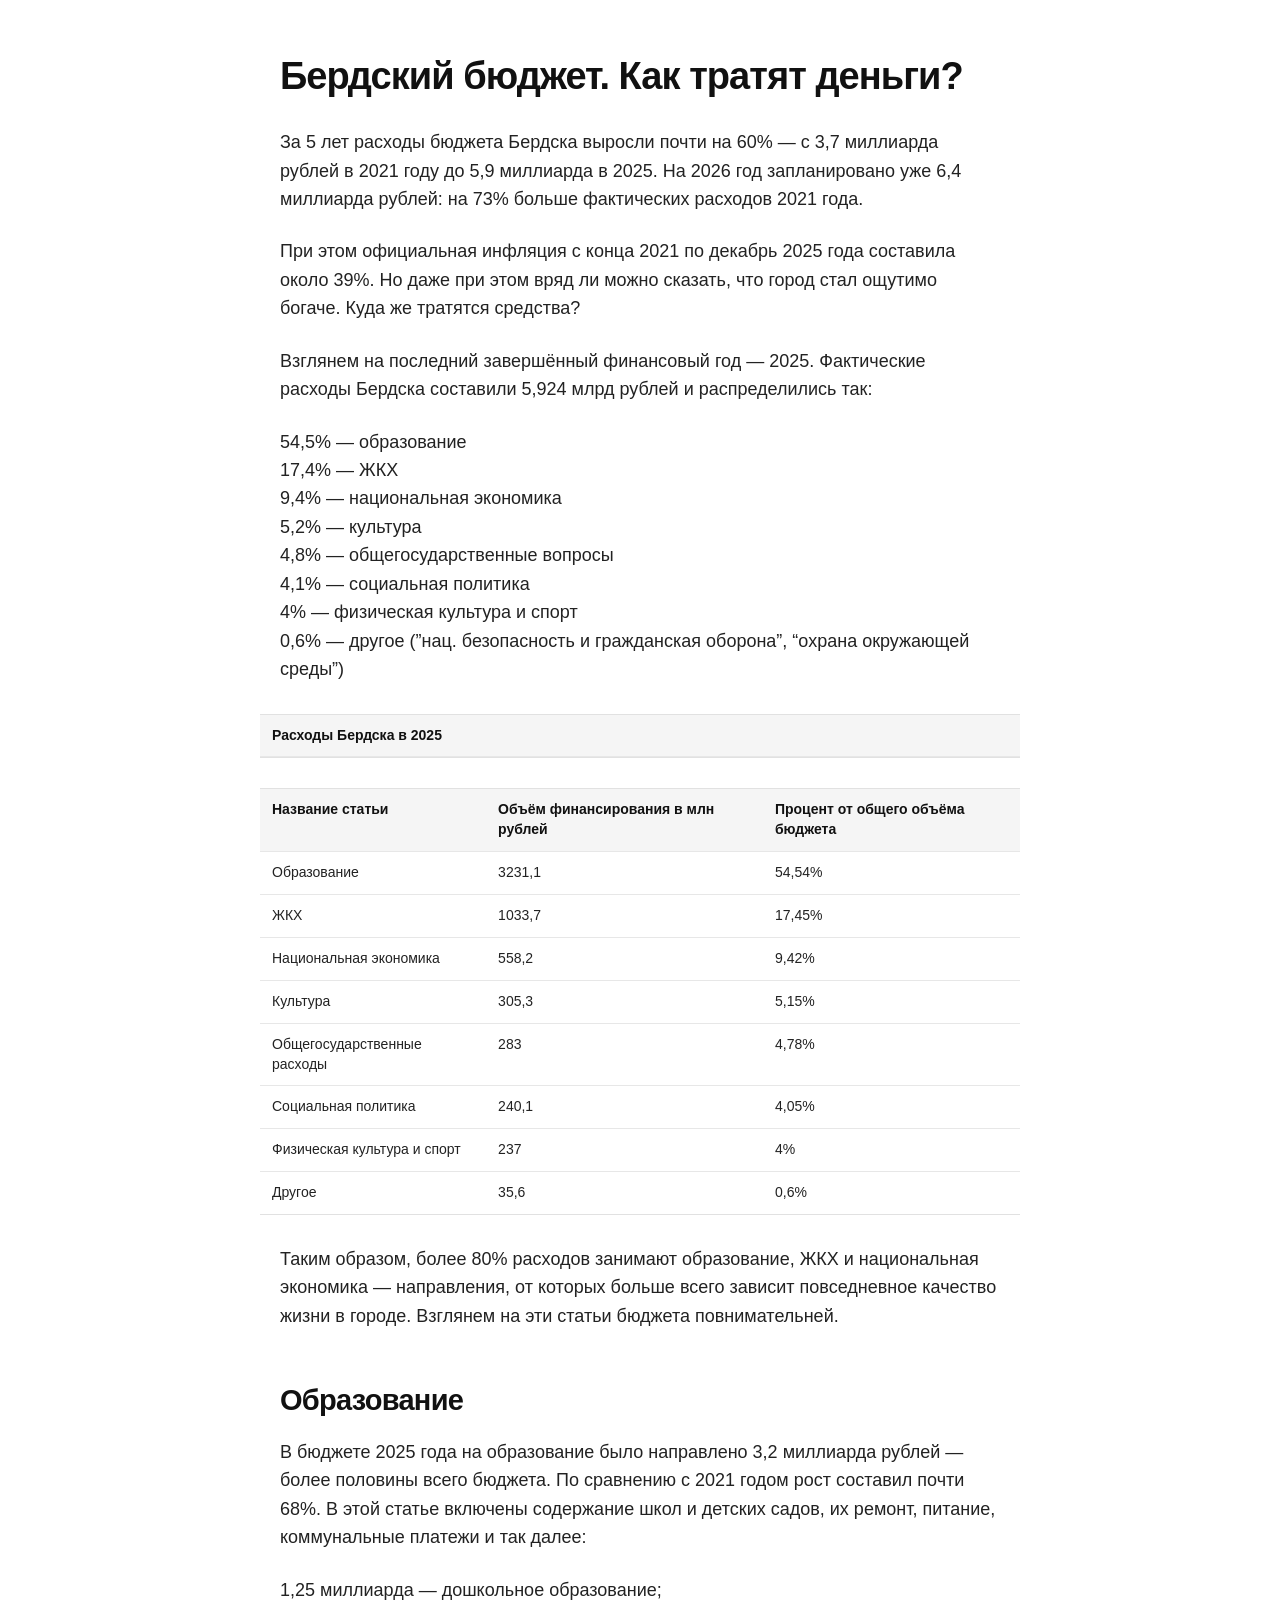
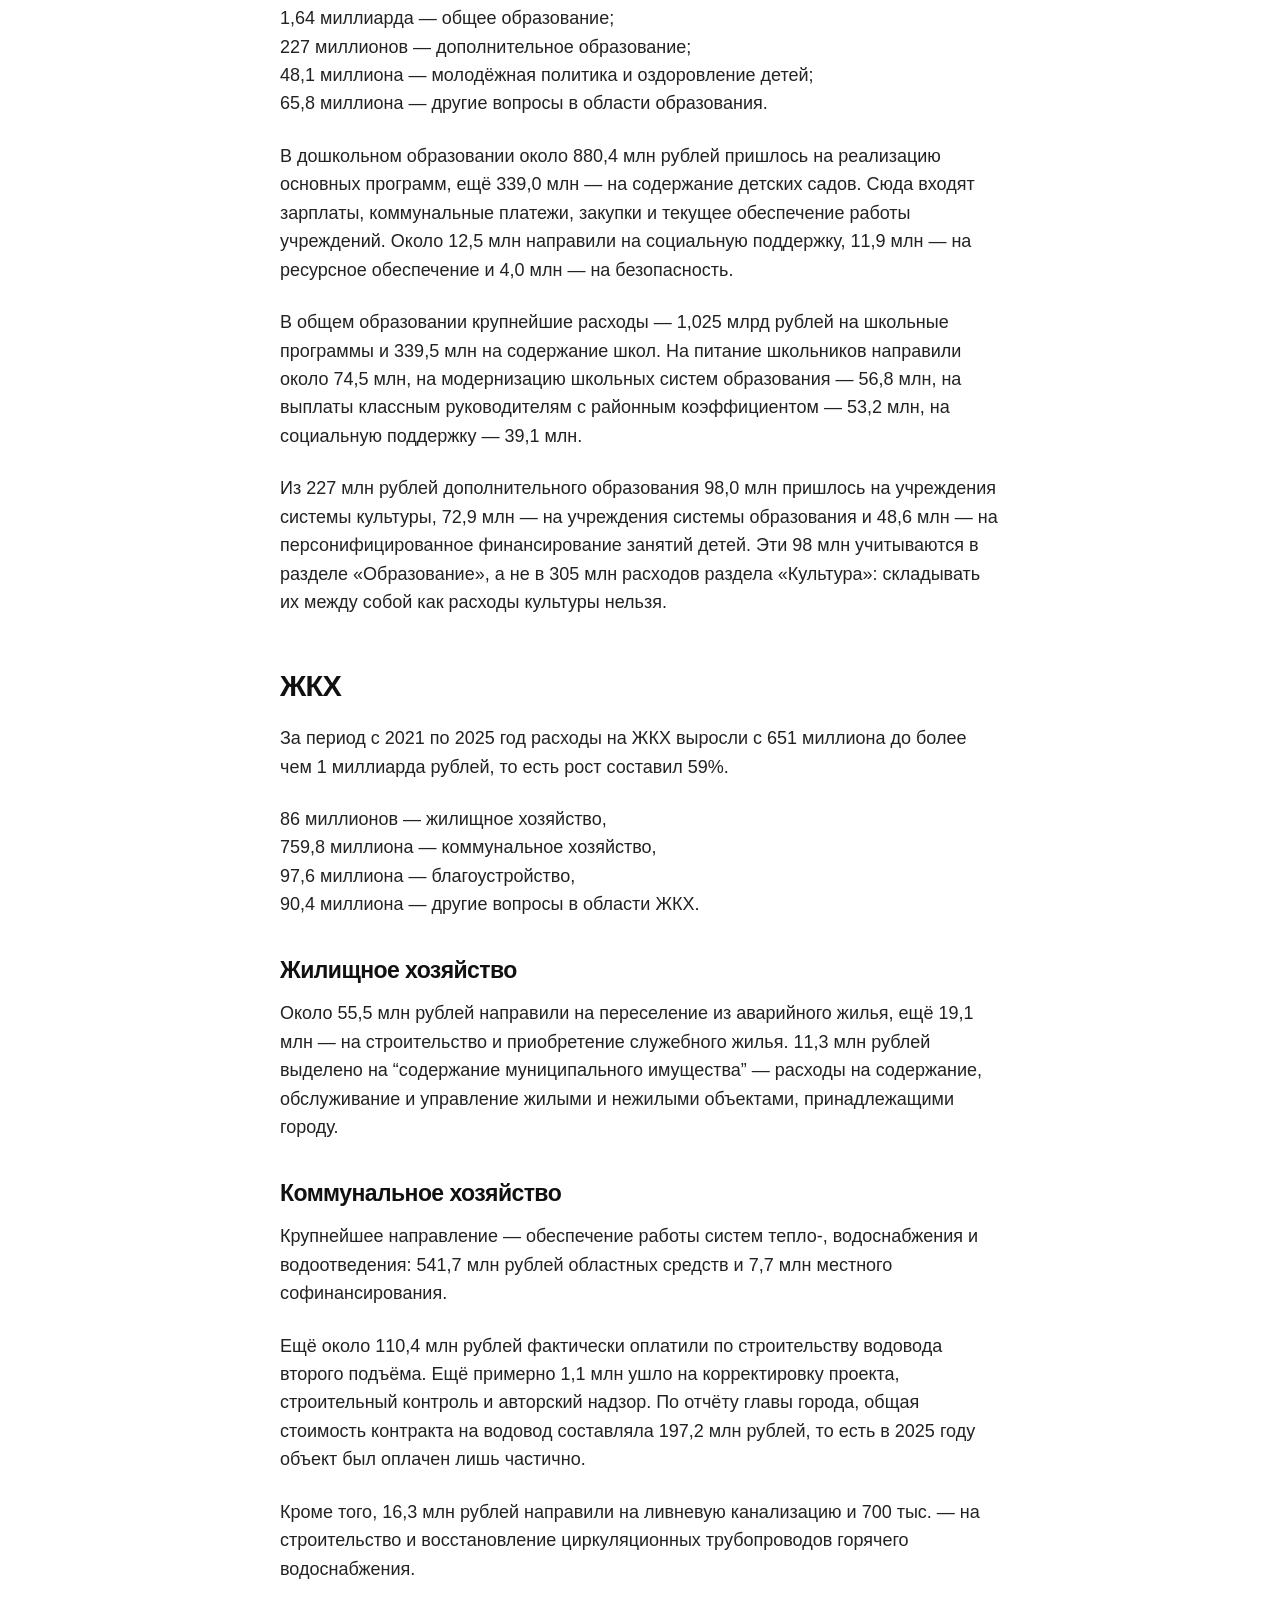
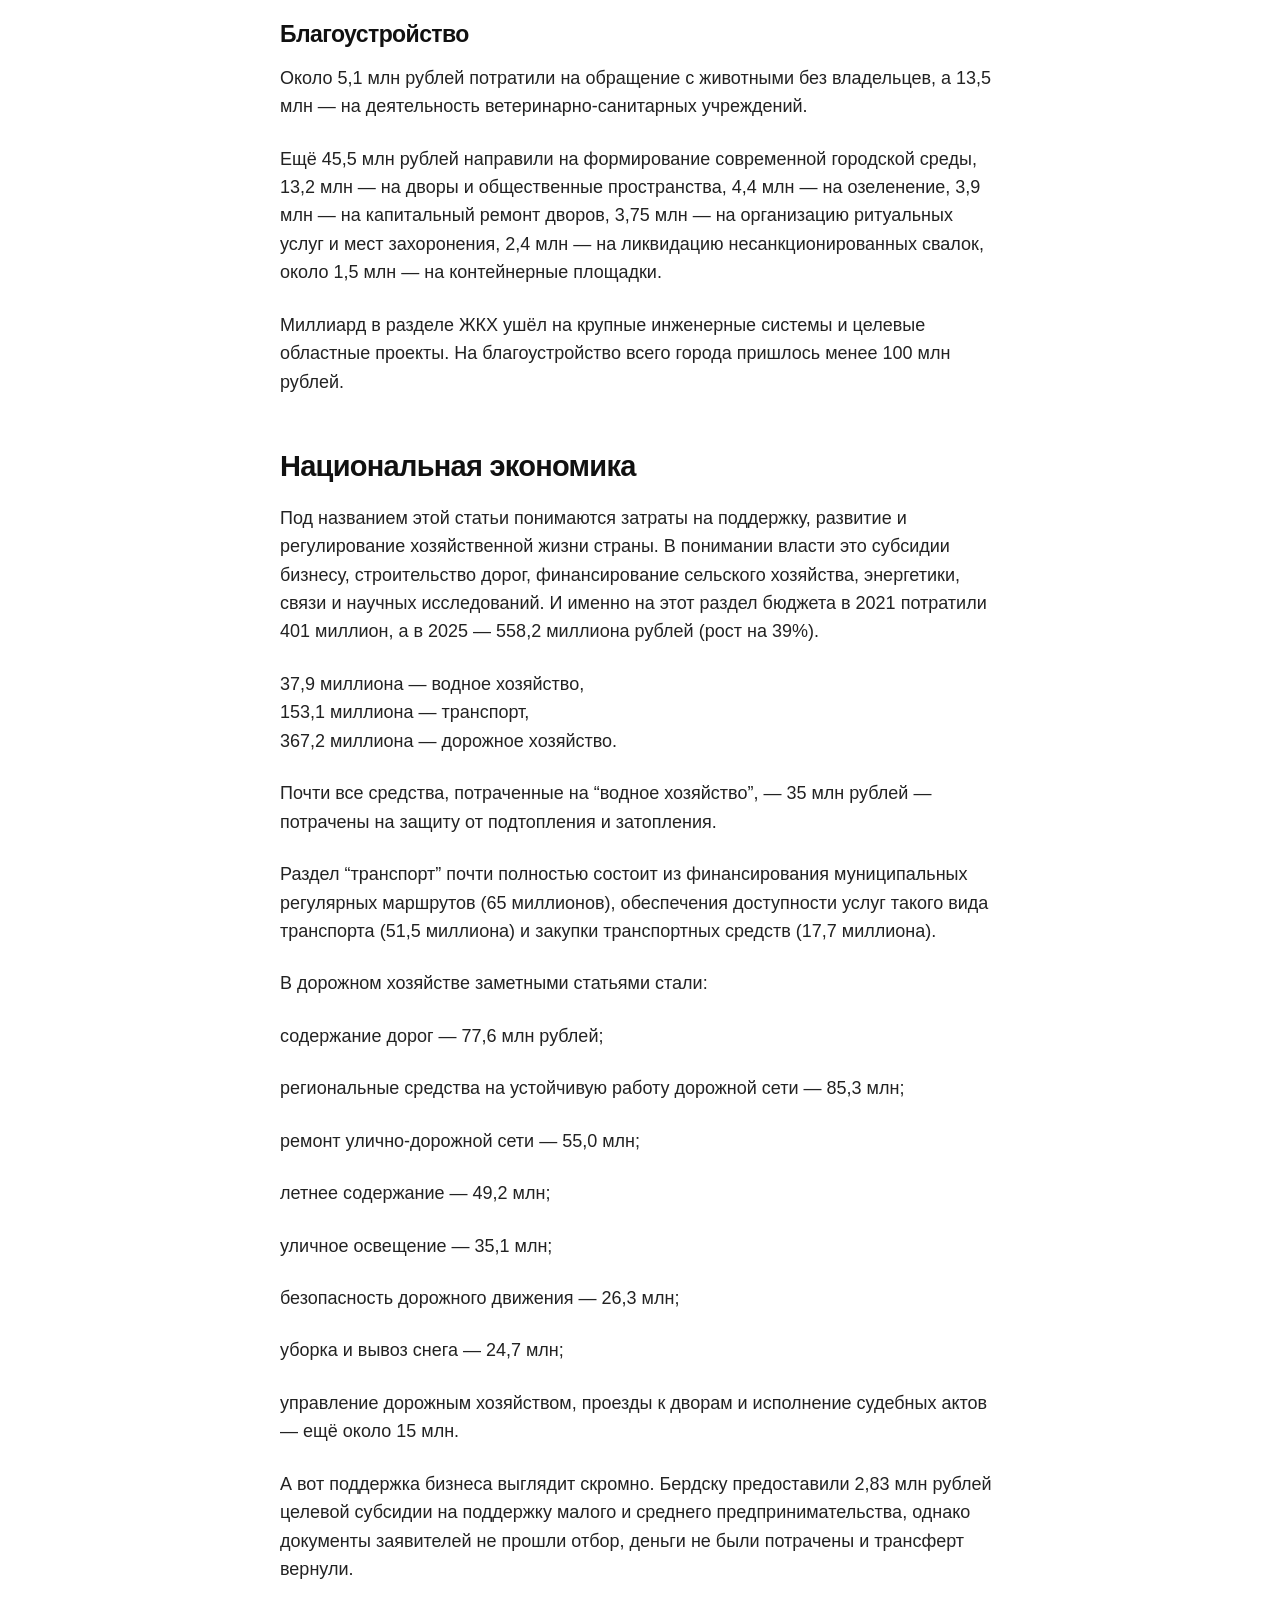
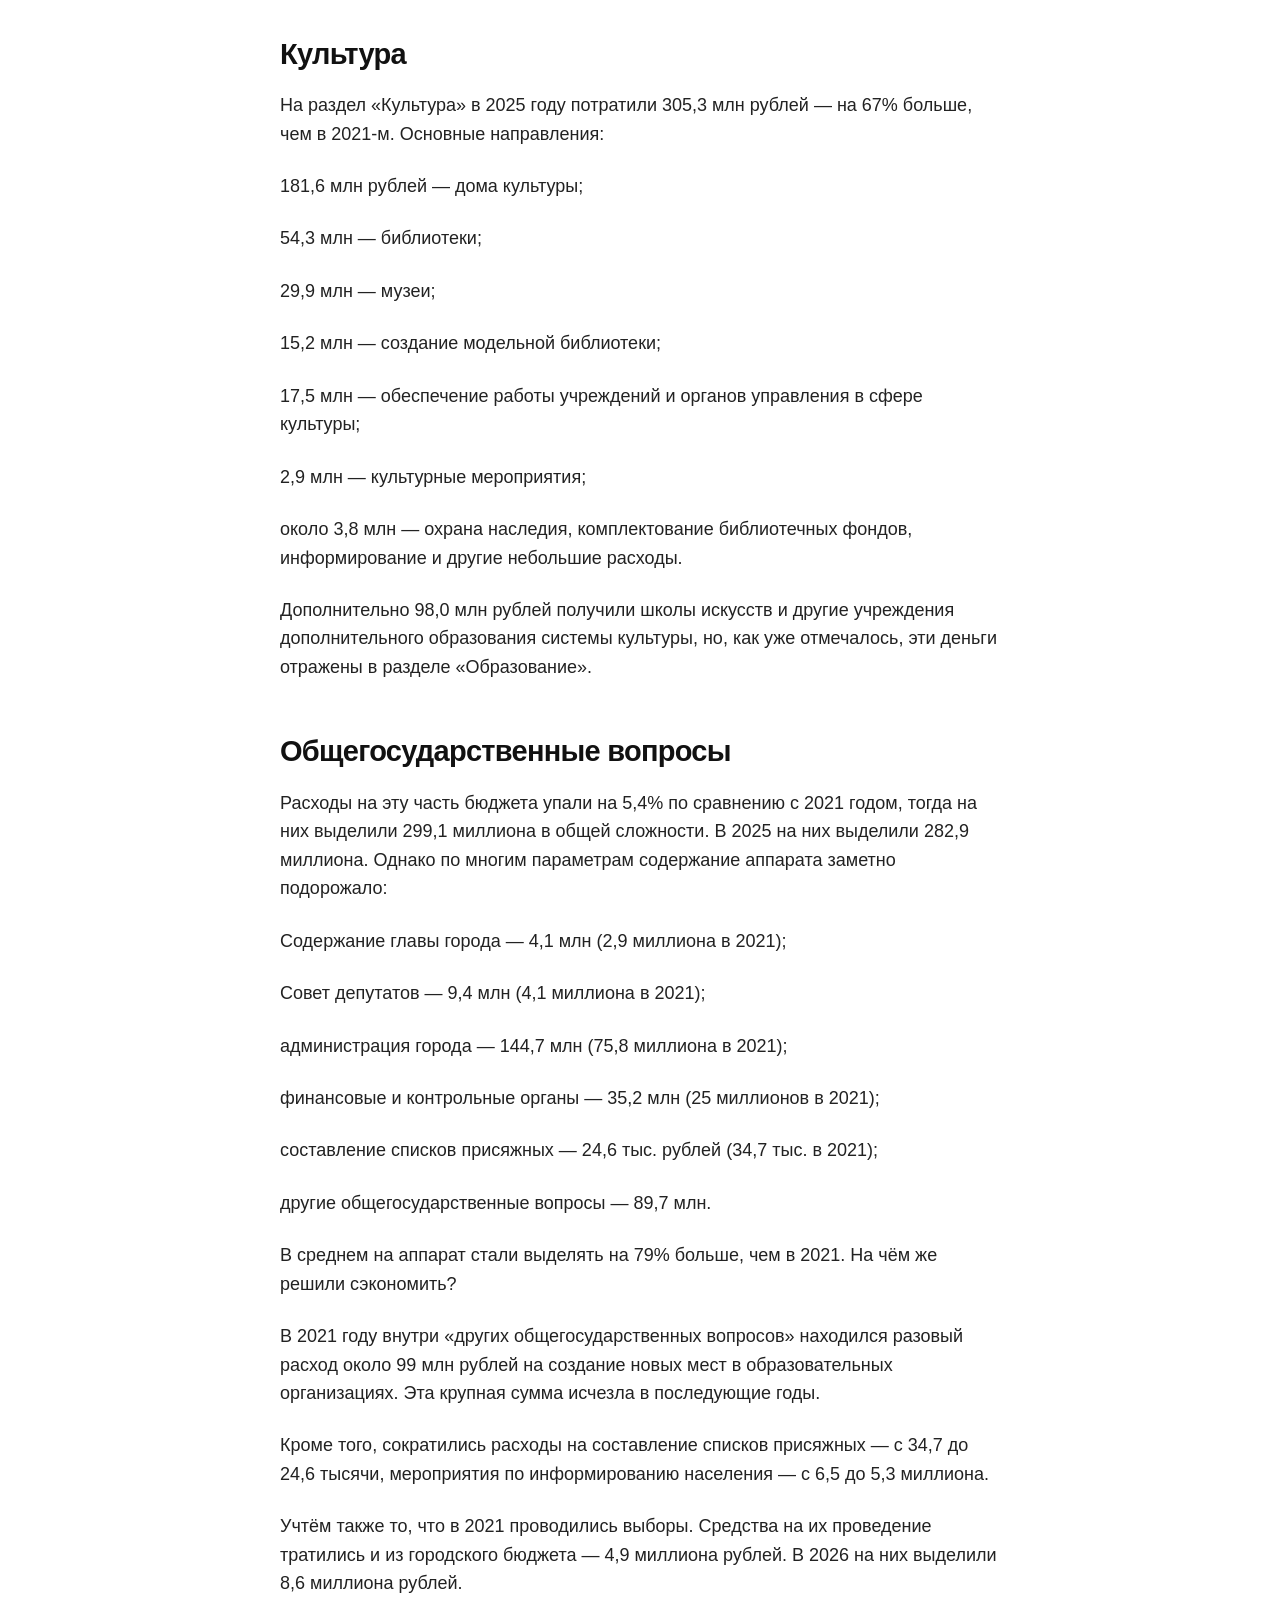
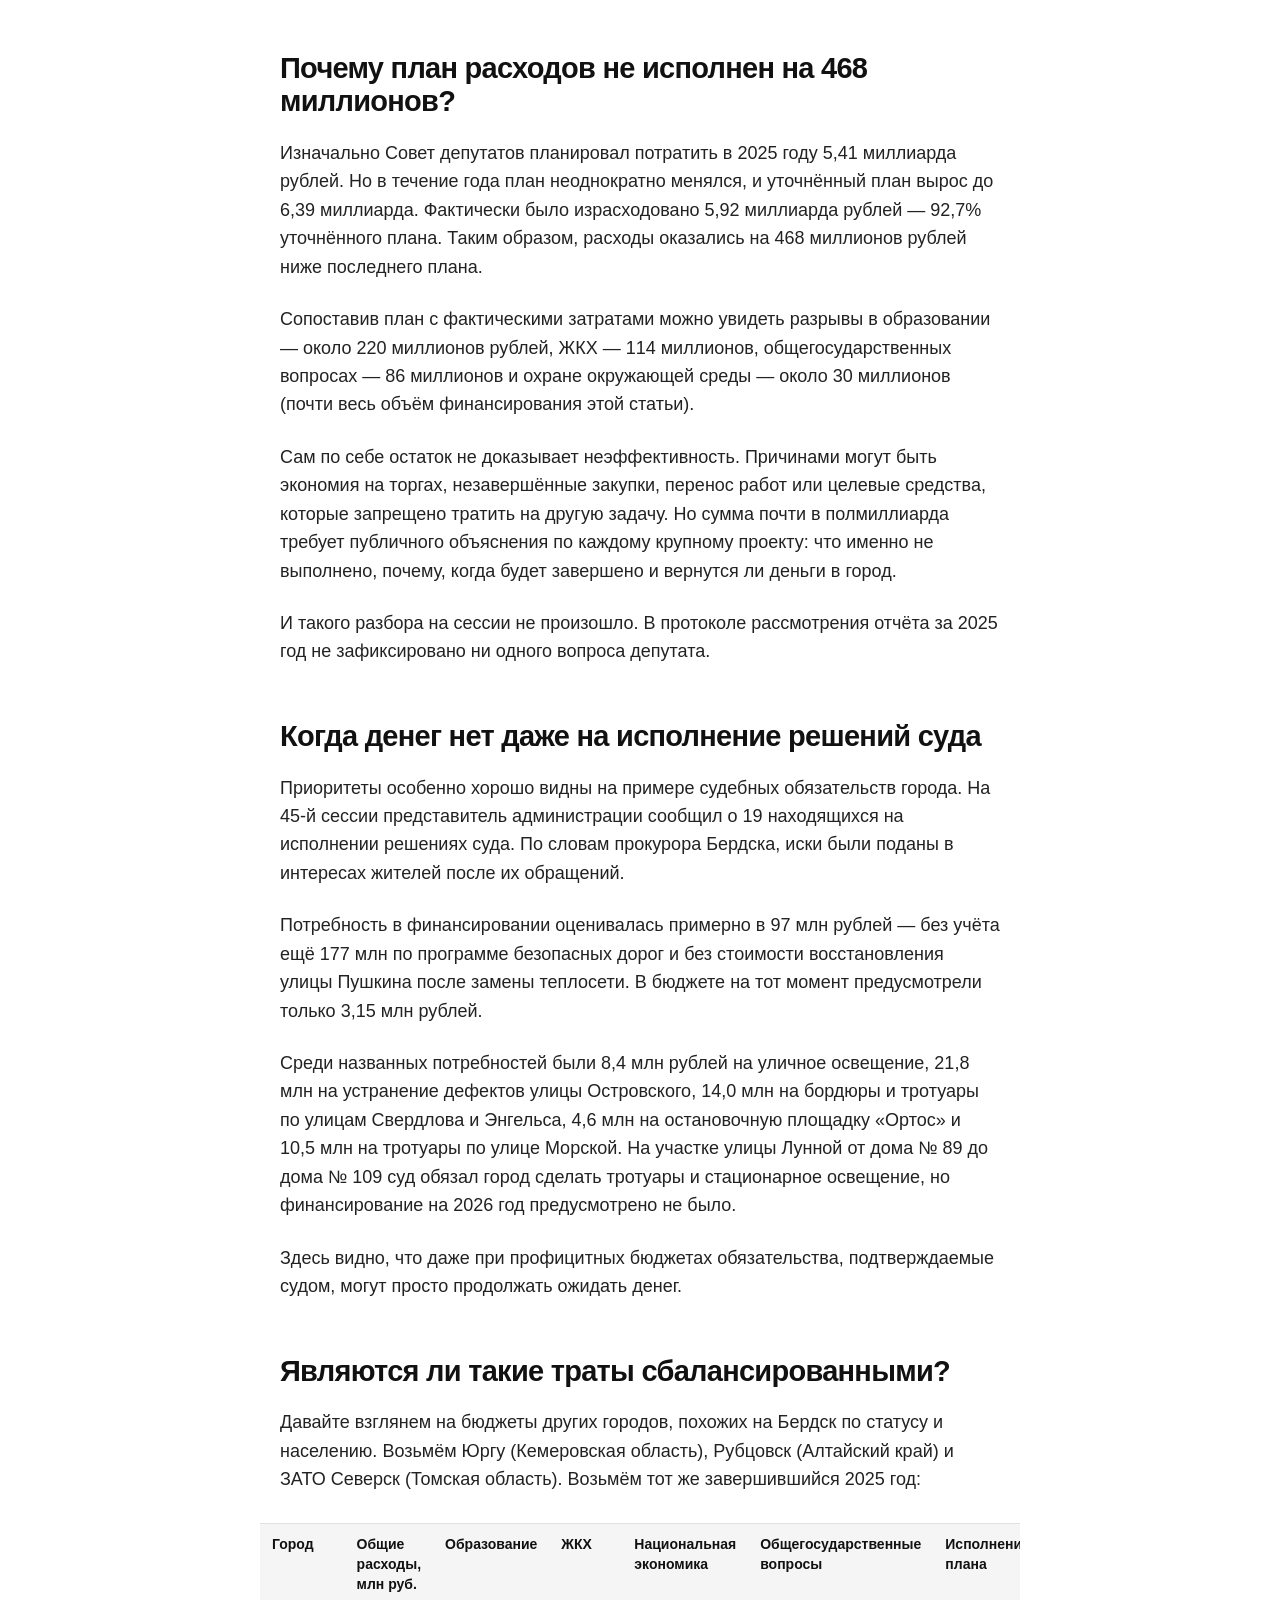
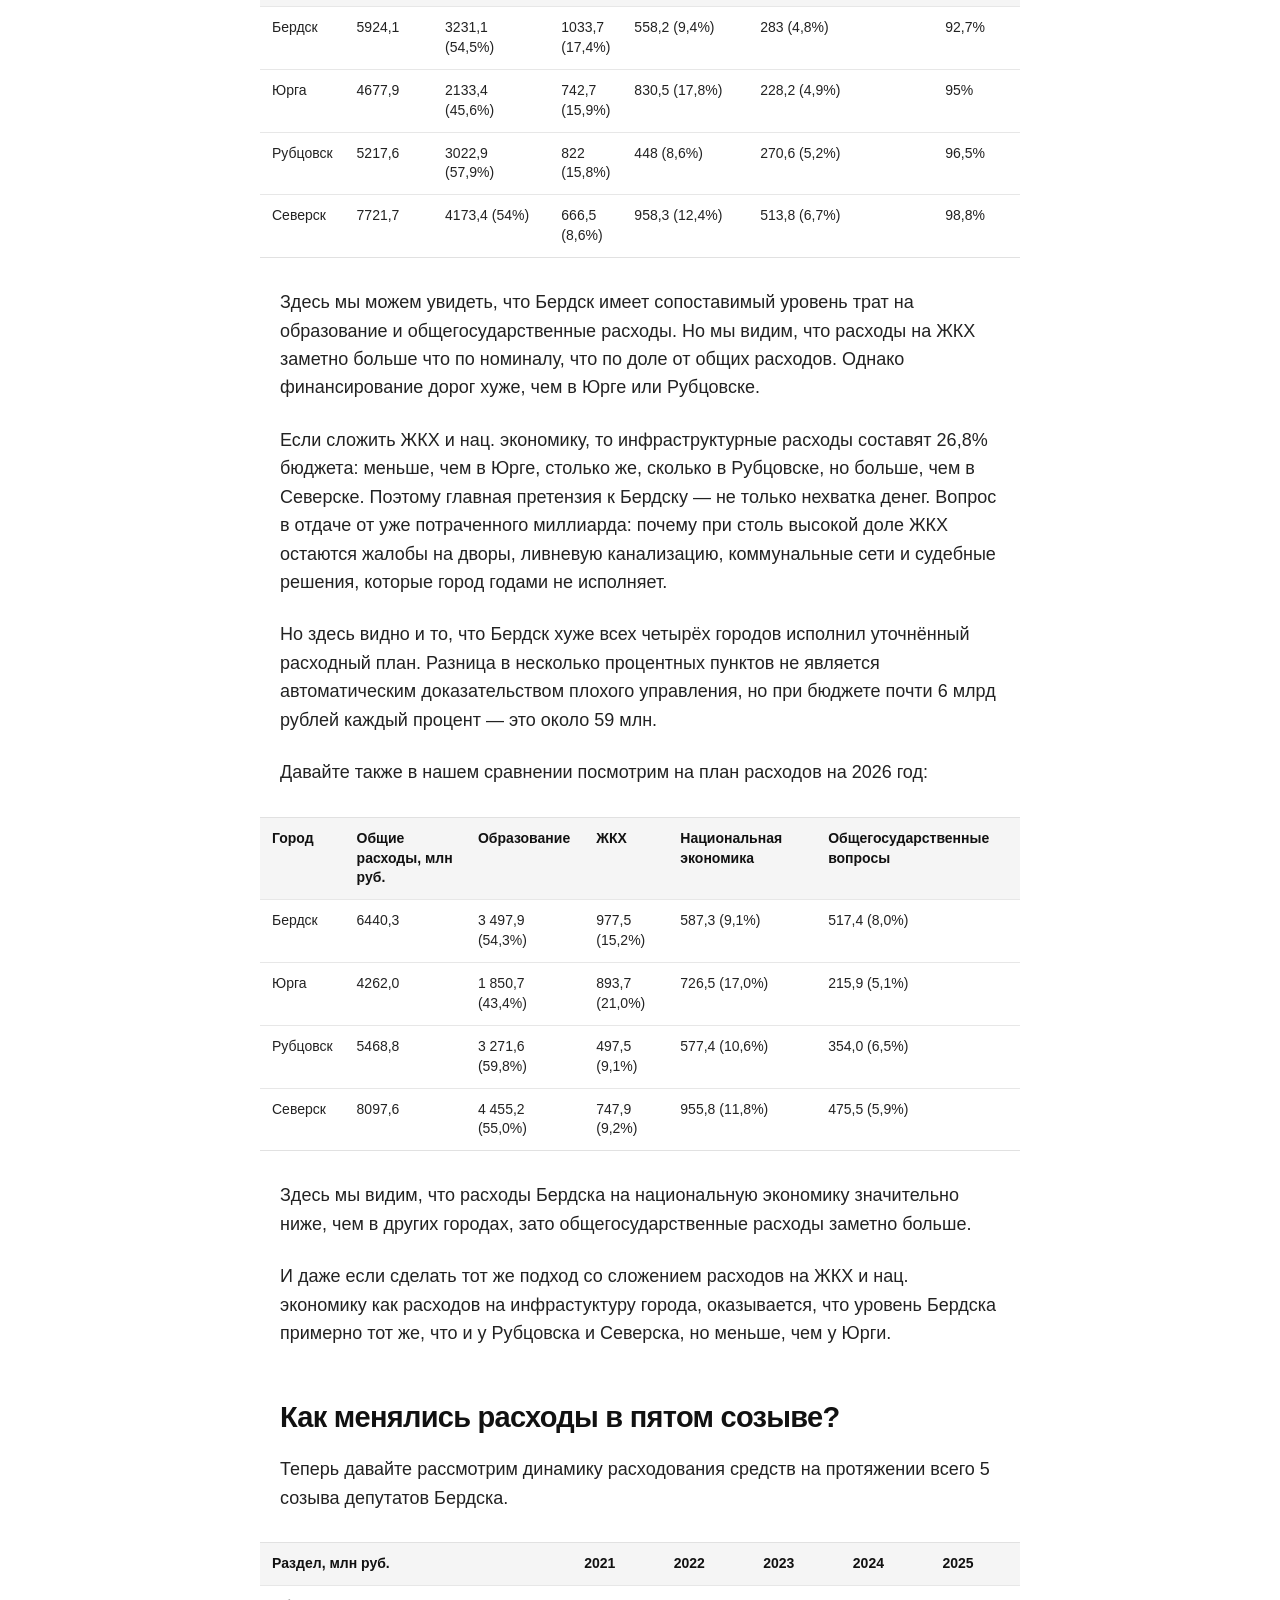
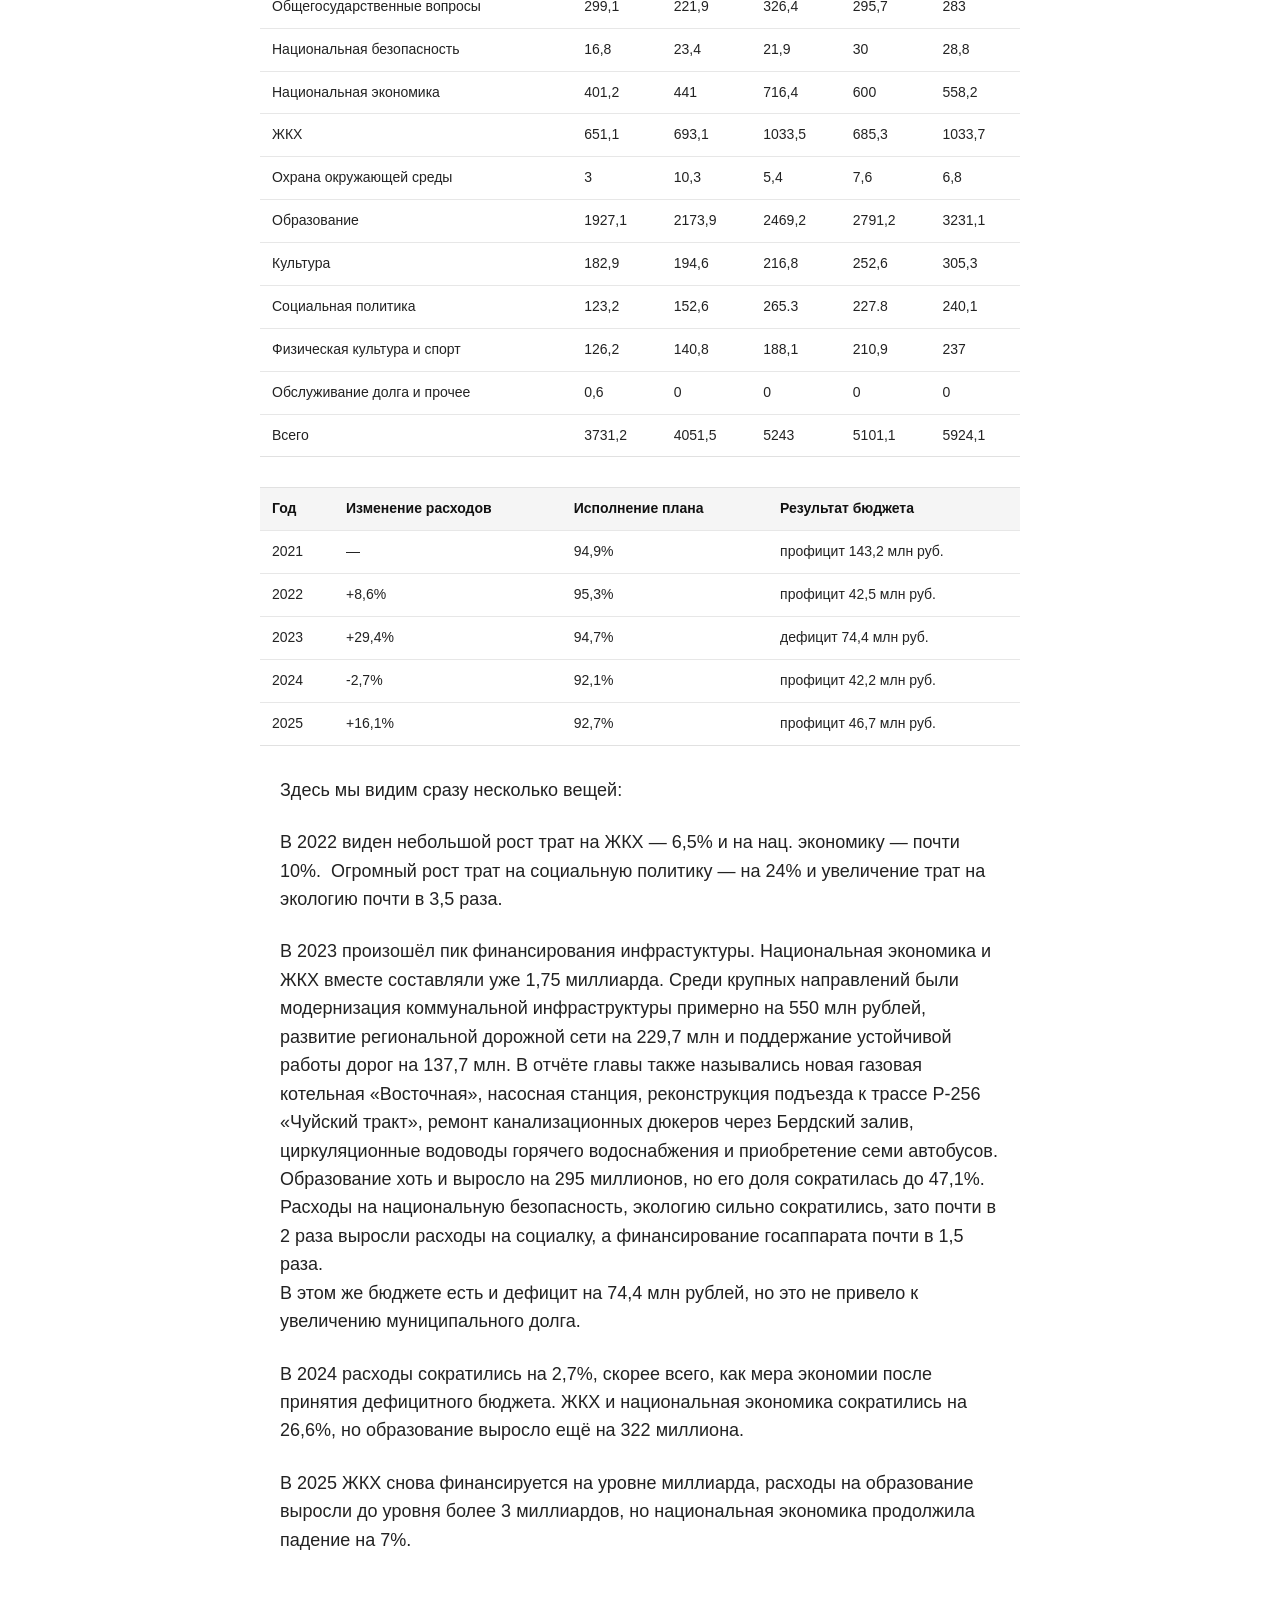
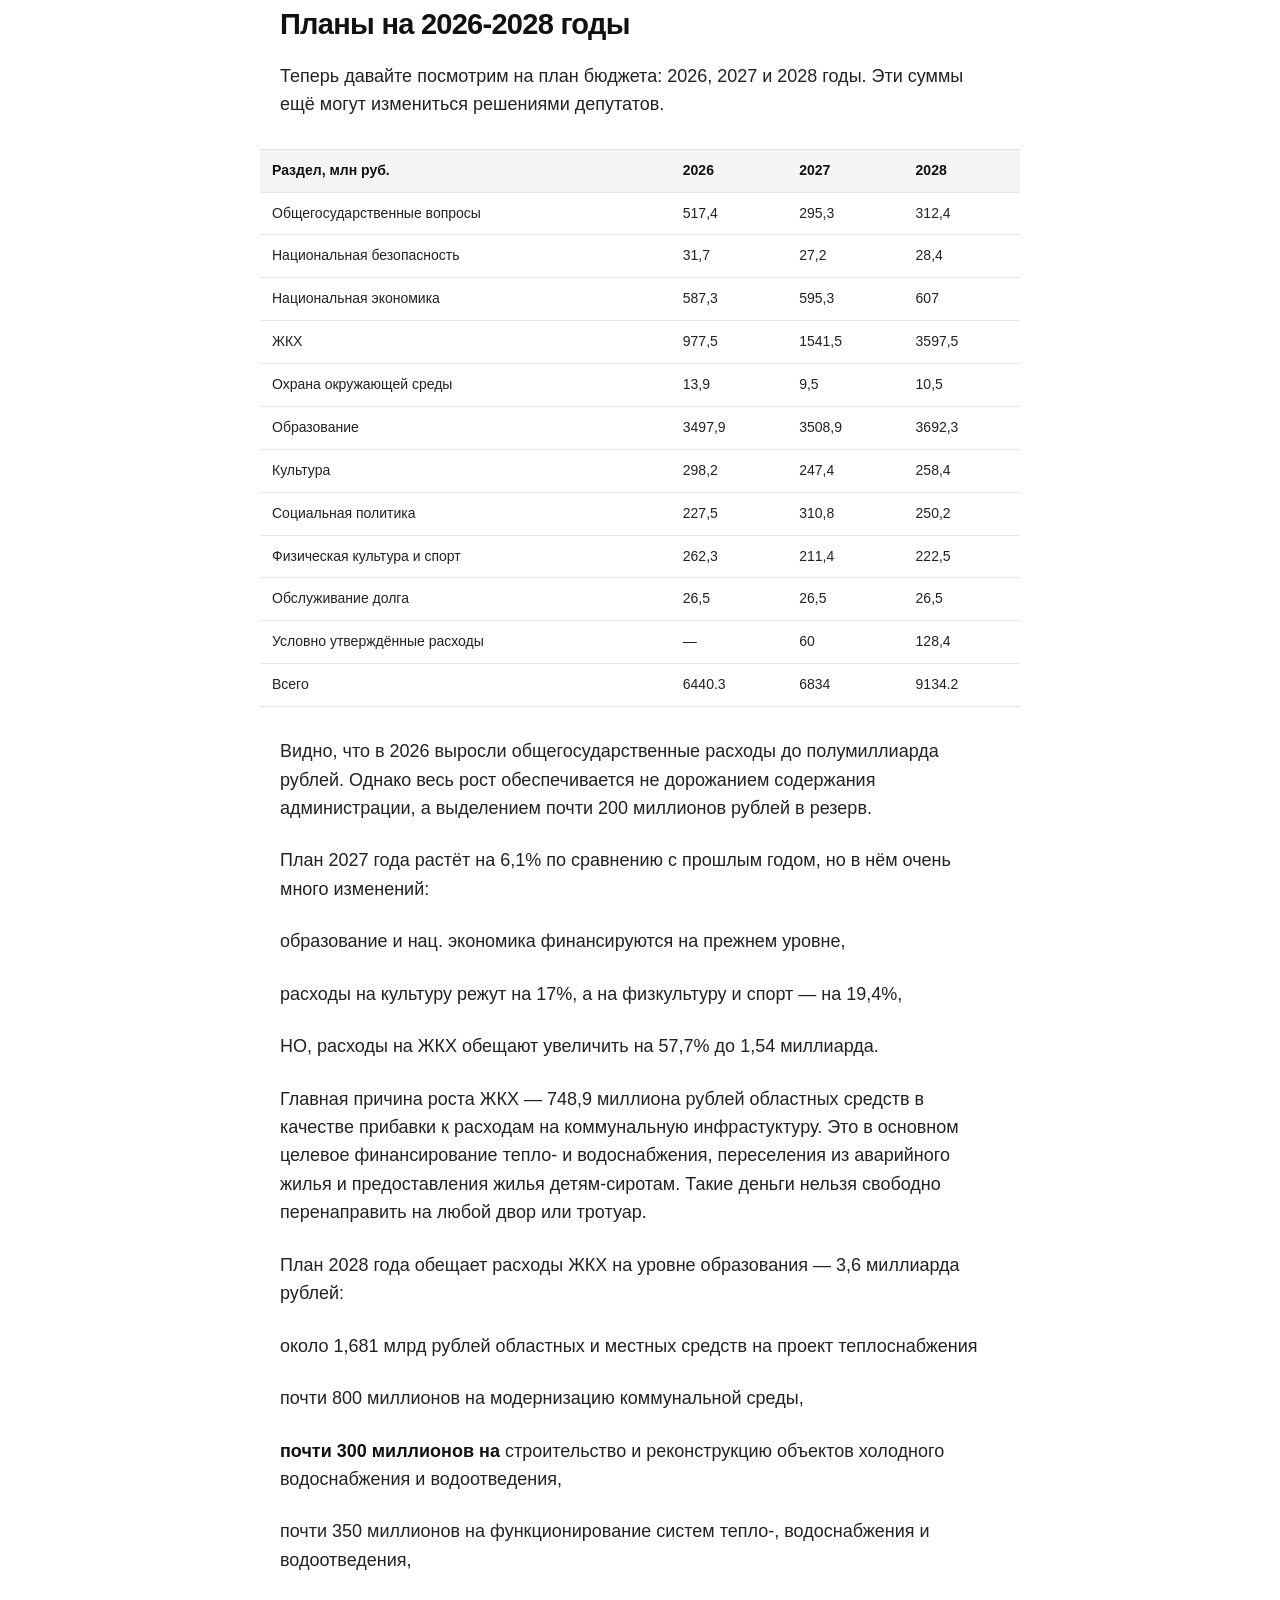
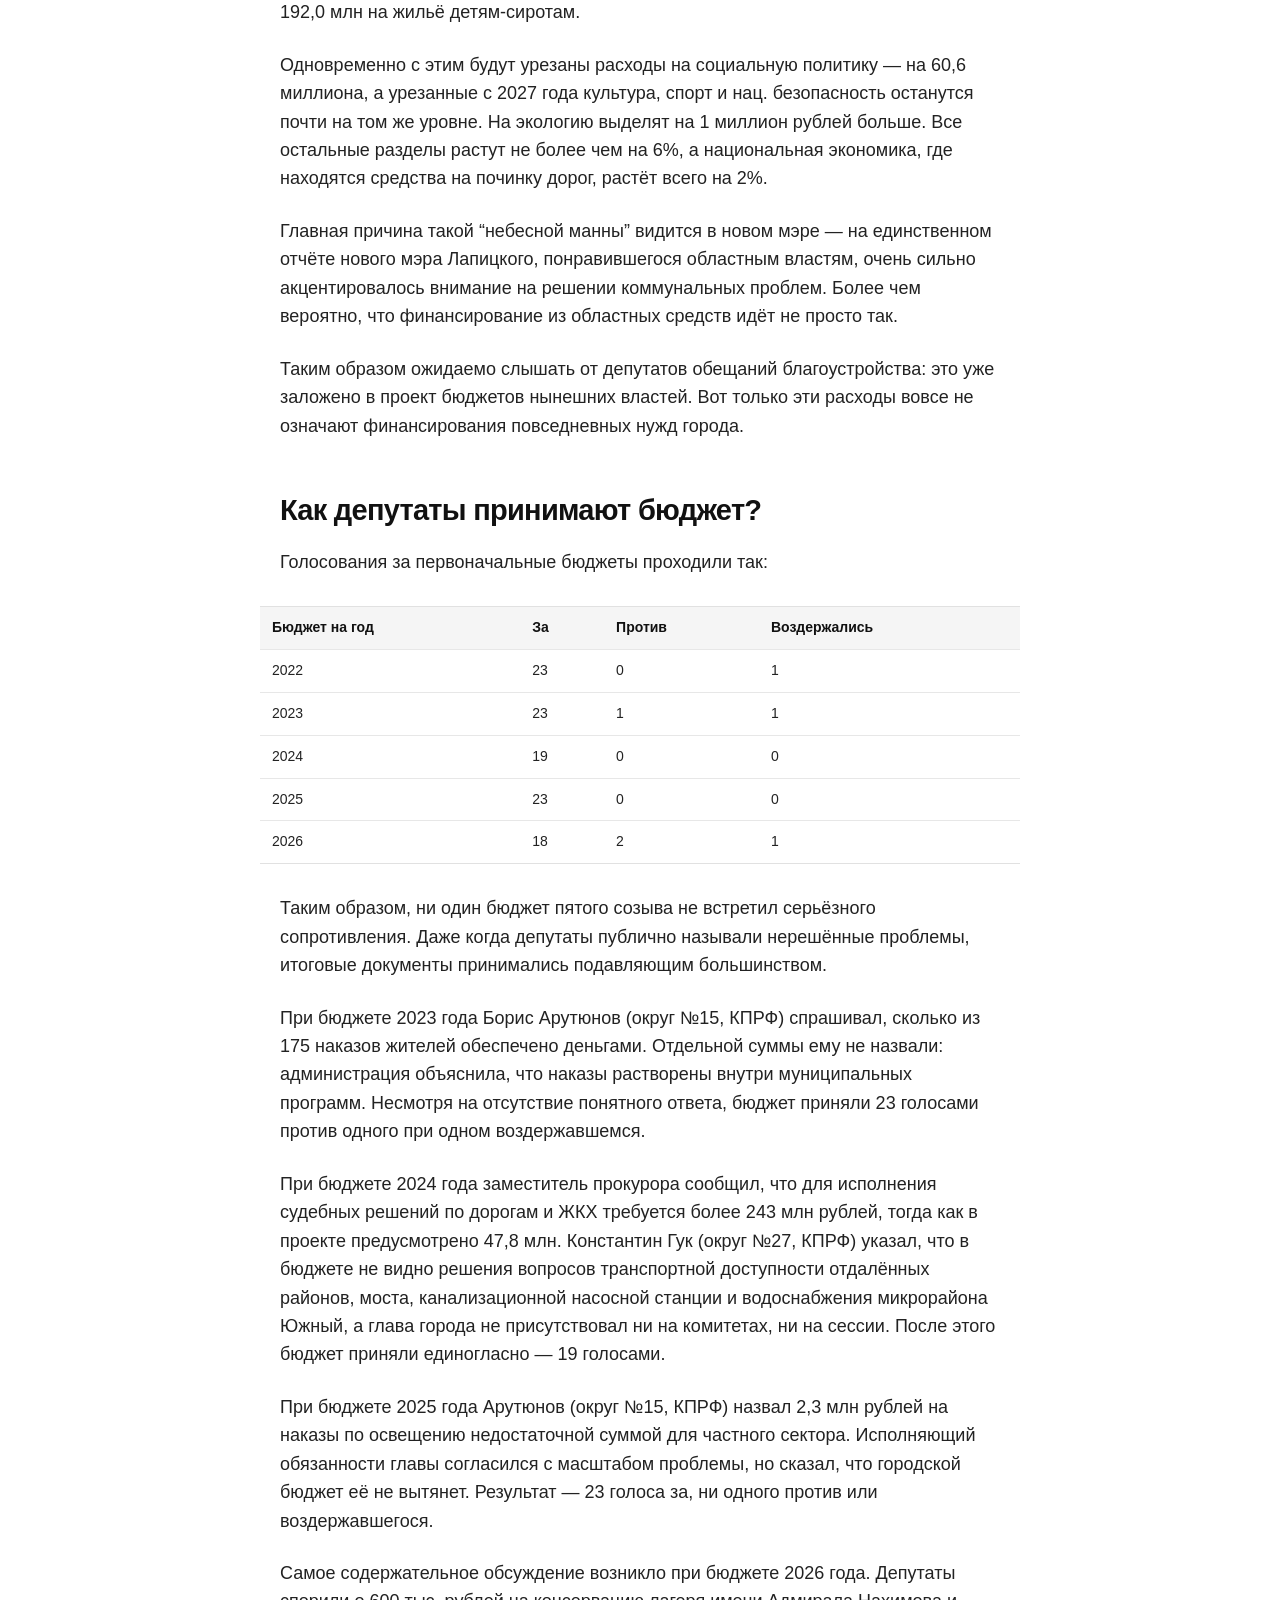
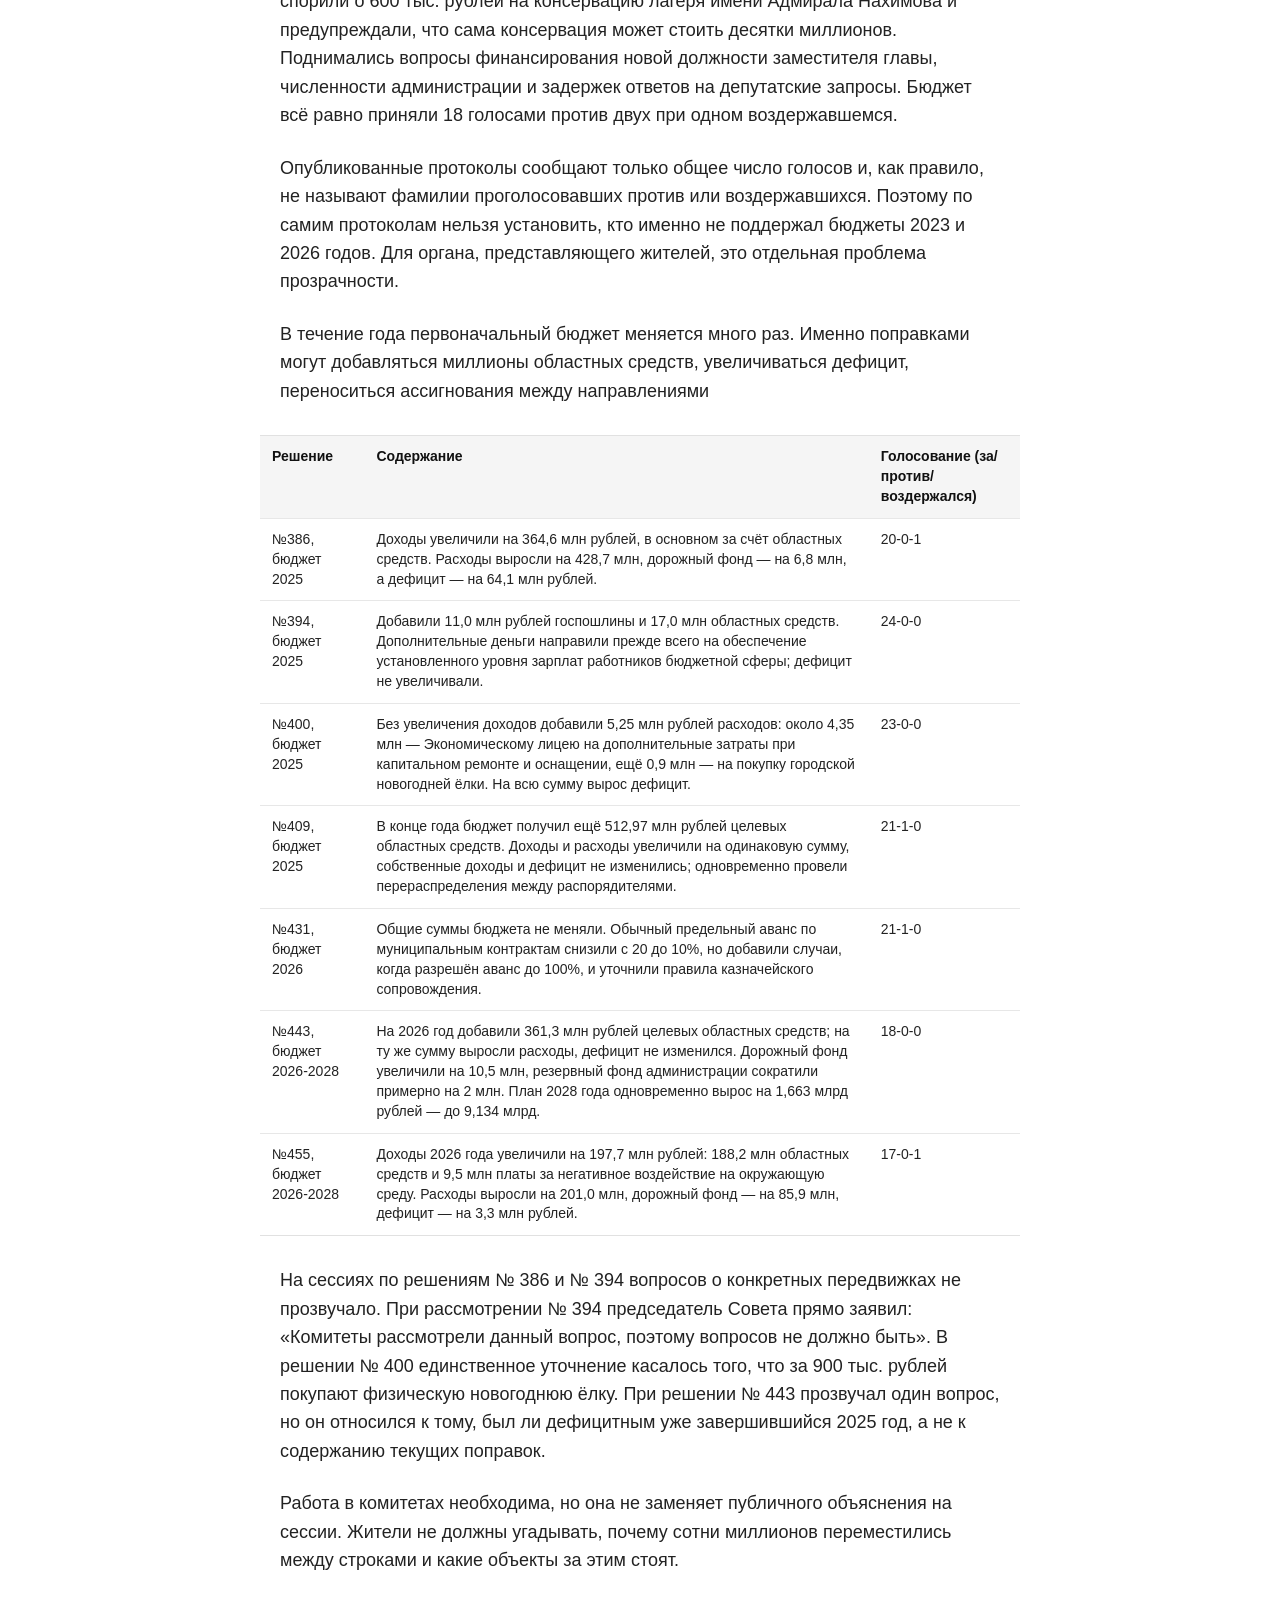
==== commit a9177e15: "Proofread budget article and update inflation" ====
--- a/articles/budget-spendings-plain/index.html
+++ b/articles/budget-spendings-plain/index.html
@@ -66,8 +66,8 @@
 <body>
   <main>
     <article><h1>Бердский бюджет. Как тратят деньги?</h1>
-<p>За 5 лет расходы бюджета Бердска выросли почти на 60% — с 3,7 миллиардов рублей в 2021 году до 5,9 миллиардов в 2025. На 2026 год запланировано уже 6,4 миллиардов рублей: на 73% больше фактических расходов 2021 года.</p>
-<p>При этом официальная инфляция с конца 2021 по июль 2026 составила около 46%. Но даже при этом вряд ли можно сказать, что город стал ощутимо богаче. Куда же тратятся средства?</p>
+<p>За 5 лет расходы бюджета Бердска выросли почти на 60% — с 3,7 миллиарда рублей в 2021 году до 5,9 миллиарда в 2025. На 2026 год запланировано уже 6,4 миллиарда рублей: на 73% больше фактических расходов 2021 года.</p>
+<p>При этом официальная инфляция с конца 2021 по декабрь 2025 года составила около 39%. Но даже при этом вряд ли можно сказать, что город стал ощутимо богаче. Куда же тратятся средства?</p>
 <p>Взглянем на последний завершённый финансовый год — 2025. Фактические расходы Бердска составили 5,924 млрд рублей и распределились так:</p>
 <p>54,5% — образование<br>17,4% — ЖКХ<br>9,4% — национальная экономика<br>5,2% — культура<br>4,8% — общегосударственные вопросы<br>4,1% — социальная политика<br>4% — физическая культура и спорт<br>0,6% — другое (”нац. безопасность и гражданская оборона”, “охрана окружающей среды”)</p>
 <div class="table-scroll" tabindex="0" role="region" aria-label="Таблица"><table>
@@ -129,13 +129,13 @@
 <p>Таким образом, более 80% расходов занимают образование, ЖКХ и национальная экономика — направления, от которых больше всего зависит повседневное качество жизни в городе. Взглянем на эти статьи бюджета повнимательней.</p>
 <h2>Образование</h2>
 <p>В бюджете 2025 года на образование было направлено 3,2 миллиарда рублей — более половины всего бюджета. По сравнению с 2021 годом рост составил почти 68%. В этой статье включены содержание школ и детских садов, их ремонт, питание, коммунальные платежи и так далее:</p>
-<p>1,25 миллиарда — дошкольное образование;<br>1,64 миллиарда — общее образование;<br>227 миллионов — дополнительное образование;<br>48,1 миллионов — молодёжная политика и оздоровление детей;<br>65,8 миллионов — другие вопросы в области образования.</p>
+<p>1,25 миллиарда — дошкольное образование;<br>1,64 миллиарда — общее образование;<br>227 миллионов — дополнительное образование;<br>48,1 миллиона — молодёжная политика и оздоровление детей;<br>65,8 миллиона — другие вопросы в области образования.</p>
 <p>В дошкольном образовании около 880,4 млн рублей пришлось на реализацию основных программ, ещё 339,0 млн — на содержание детских садов. Сюда входят зарплаты, коммунальные платежи, закупки и текущее обеспечение работы учреждений. Около 12,5 млн направили на социальную поддержку, 11,9 млн — на ресурсное обеспечение и 4,0 млн — на безопасность.</p>
 <p>В общем образовании крупнейшие расходы — 1,025 млрд рублей на школьные программы и 339,5 млн на содержание школ. На питание школьников направили около 74,5 млн, на модернизацию школьных систем образования — 56,8 млн, на выплаты классным руководителям с районным коэффициентом — 53,2 млн, на социальную поддержку — 39,1 млн.</p>
 <p>Из 227 млн рублей дополнительного образования 98,0 млн пришлось на учреждения системы культуры, 72,9 млн — на учреждения системы образования и 48,6 млн — на персонифицированное финансирование занятий детей. Эти 98 млн учитываются в разделе «Образование», а не в 305 млн расходов раздела «Культура»: складывать их между собой как расходы культуры нельзя.</p>
 <h2>ЖКХ</h2>
-<p>За период с 2021 по 2025 года расходы на ЖКХ выросли с 651 миллиона до более чем 1 миллиарда рублей, то есть рост составил 59%.</p>
-<p>86 миллионов — жилищное хозяйство,<br>759,8 миллионов — коммунальное хозяйство,<br>97,6 миллионов — благоустройство,<br>90,4 миллионов — другие вопросы в области ЖКХ.</p>
+<p>За период с 2021 по 2025 год расходы на ЖКХ выросли с 651 миллиона до более чем 1 миллиарда рублей, то есть рост составил 59%.</p>
+<p>86 миллионов — жилищное хозяйство,<br>759,8 миллиона — коммунальное хозяйство,<br>97,6 миллиона — благоустройство,<br>90,4 миллиона — другие вопросы в области ЖКХ.</p>
 <h3>Жилищное хозяйство</h3>
 <p>Около 55,5 млн рублей направили на переселение из аварийного жилья, ещё 19,1 млн — на строительство и приобретение служебного жилья. 11,3 млн рублей выделено на “содержание муниципального имущества” — расходы на содержание, обслуживание и управление жилыми и нежилыми объектами, принадлежащими городу.</p>
 <h3>Коммунальное хозяйство</h3>
@@ -147,10 +147,10 @@
 <p>Ещё 45,5 млн рублей направили на формирование современной городской среды, 13,2 млн — на дворы и общественные пространства, 4,4 млн — на озеленение, 3,9 млн — на капитальный ремонт дворов, 3,75 млн — на организацию ритуальных услуг и мест захоронения, 2,4 млн — на ликвидацию несанкционированных свалок, около 1,5 млн — на контейнерные площадки.</p>
 <p>Миллиард в разделе ЖКХ ушёл на крупные инженерные системы и целевые областные проекты. На благоустройство всего города пришлось менее 100 млн рублей.</p>
 <h2>Национальная экономика</h2>
-<p>Под названием этой статьи понимаются затраты на поддержку, развитие и регулирование хозяйственной жизни страны. В понимании власти это субсидии бизнесу, строительство дорог, финансирование сельского хозяйства, энергетики, связи и научных исследований. И именно на этот раздел бюджета в 2021 потратили 401 миллионов, а в 2025 — 558,2 миллионов рублей (рост на 39%).</p>
-<p>37,9 миллионов — водное хозяйство,<br>153,1 миллионов — транспорт,<br>367,2 миллионов — дорожное хозяйство.</p>
+<p>Под названием этой статьи понимаются затраты на поддержку, развитие и регулирование хозяйственной жизни страны. В понимании власти это субсидии бизнесу, строительство дорог, финансирование сельского хозяйства, энергетики, связи и научных исследований. И именно на этот раздел бюджета в 2021 потратили 401 миллион, а в 2025 — 558,2 миллиона рублей (рост на 39%).</p>
+<p>37,9 миллиона — водное хозяйство,<br>153,1 миллиона — транспорт,<br>367,2 миллиона — дорожное хозяйство.</p>
 <p>Почти все средства, потраченные на “водное хозяйство”, — 35 млн рублей — потрачены на защиту от подтопления и затопления.</p>
-<p>Раздел “транспорт” почти полностью состоит из финансирования муниципальных регулярных маршрутов (65 миллионов), обеспечения доступности услуг такого вида транспорта (51,5 миллионов) и закупки транспортных средств (17,7 миллионов).</p>
+<p>Раздел “транспорт” почти полностью состоит из финансирования муниципальных регулярных маршрутов (65 миллионов), обеспечения доступности услуг такого вида транспорта (51,5 миллиона) и закупки транспортных средств (17,7 миллиона).</p>
 <p>В дорожном хозяйстве заметными статьями стали:</p>
 <p>содержание дорог — 77,6 млн рублей;</p>
 <p>региональные средства на устойчивую работу дорожной сети — 85,3 млн;</p>
@@ -172,17 +172,17 @@
 <p>около 3,8 млн — охрана наследия, комплектование библиотечных фондов, информирование и другие небольшие расходы.</p>
 <p>Дополнительно 98,0 млн рублей получили школы искусств и другие учреждения дополнительного образования системы культуры, но, как уже отмечалось, эти деньги отражены в разделе «Образование».</p>
 <h2>Общегосударственные вопросы</h2>
-<p>Расходы на эту часть бюджета упали на 5,4% по сравнению с 2021 годом, тогда на них выделили 299,1 миллиона в общей сложности. В 2025 на них выделили 282,9 миллионов. Однако по многим параметрам содержание аппарата заметно подорожало:</p>
+<p>Расходы на эту часть бюджета упали на 5,4% по сравнению с 2021 годом, тогда на них выделили 299,1 миллиона в общей сложности. В 2025 на них выделили 282,9 миллиона. Однако по многим параметрам содержание аппарата заметно подорожало:</p>
 <p>Содержание главы города — 4,1 млн (2,9 миллиона в 2021);</p>
 <p>Совет депутатов — 9,4 млн (4,1 миллиона в 2021);</p>
-<p>администрация города — 144,7 млн (75,8 миллионов в 2021);</p>
+<p>администрация города — 144,7 млн (75,8 миллиона в 2021);</p>
 <p>финансовые и контрольные органы — 35,2 млн (25 миллионов в 2021);</p>
 <p>составление списков присяжных — 24,6 тыс. рублей (34,7 тыс. в 2021);</p>
 <p>другие общегосударственные вопросы — 89,7 млн.</p>
 <p>В среднем на аппарат стали выделять на 79% больше, чем в 2021. На чём же решили сэкономить?</p>
 <p>В 2021 году внутри «других общегосударственных вопросов» находился разовый расход около 99 млн рублей на создание новых мест в образовательных организациях. Эта крупная сумма исчезла в последующие годы.</p>
-<p>Кроме того, сократились расходы на составление списков присяжных — с 34,7 до 24,6 тысяч, мероприятия по информированию населения с 6,5 до 5,3 миллионов.</p>
-<p>Учтём также то, что в 2021 проводились выборы. Средства на их проведение тратились и из городского бюджета — 4,9 миллиона рублей. В 2026 на них выделили 8,6 миллионов рублей.</p>
+<p>Кроме того, сократились расходы на составление списков присяжных — с 34,7 до 24,6 тысячи, мероприятия по информированию населения — с 6,5 до 5,3 миллиона.</p>
+<p>Учтём также то, что в 2021 проводились выборы. Средства на их проведение тратились и из городского бюджета — 4,9 миллиона рублей. В 2026 на них выделили 8,6 миллиона рублей.</p>
 <h2>Почему план расходов не исполнен на 468 миллионов?</h2>
 <p>Изначально Совет депутатов планировал потратить в 2025 году 5,41 миллиарда рублей. Но в течение года план неоднократно менялся, и уточнённый план вырос до 6,39 миллиарда. Фактически было израсходовано 5,92 миллиарда рублей — 92,7% уточнённого плана. Таким образом, расходы оказались на 468 миллионов рублей ниже последнего плана.</p>
 <p>Сопоставив план с фактическими затратами можно увидеть разрывы в образовании — около 220 миллионов рублей, ЖКХ — 114 миллионов, общегосударственных вопросах — 86 миллионов и охране окружающей среды — около 30 миллионов (почти весь объём финансирования этой статьи).</p>
@@ -192,7 +192,7 @@
 <p>Приоритеты особенно хорошо видны на примере судебных обязательств города. На 45-й сессии представитель администрации сообщил о 19 находящихся на исполнении решениях суда. По словам прокурора Бердска, иски были поданы в интересах жителей после их обращений.</p>
 <p>Потребность в финансировании оценивалась примерно в 97 млн рублей — без учёта ещё 177 млн по программе безопасных дорог и без стоимости восстановления улицы Пушкина после замены теплосети. В бюджете на тот момент предусмотрели только 3,15 млн рублей.</p>
 <p>Среди названных потребностей были 8,4 млн рублей на уличное освещение, 21,8 млн на устранение дефектов улицы Островского, 14,0 млн на бордюры и тротуары по улицам Свердлова и Энгельса, 4,6 млн на остановочную площадку «Ортос» и 10,5 млн на тротуары по улице Морской. На участке улицы Лунной от дома № 89 до дома № 109 суд обязал город сделать тротуары и стационарное освещение, но финансирование на 2026 год предусмотрено не было.</p>
-<p>Здесь особенно ясно различие между формальной и содержательной сбалансированностью. Бюджет может завершиться профицитом, а подтверждённые судом обязательства перед жителями продолжают ждать денег.</p>
+<p>Здесь видно, что даже при профицитных бюджетах обязательства, подтверждаемые судом, могут просто продолжать ожидать денег.</p>
 <h2>Являются ли такие траты сбалансированными?</h2>
 <p>Давайте взглянем на бюджеты других городов, похожих на Бердск по статусу и населению. Возьмём Юргу (Кемеровская область), Рубцовск (Алтайский край) и ЗАТО Северск (Томская область). Возьмём тот же завершившийся 2025 год:</p>
 <div class="table-scroll" tabindex="0" role="region" aria-label="Таблица"><table>
@@ -438,11 +438,11 @@
 </tbody></table></div>
 <p>Здесь мы видим сразу несколько вещей:</p>
 <p>В 2022 виден небольшой рост трат на ЖКХ — 6,5% и на нац. экономику — почти 10%.  Огромный рост трат на социальную политику — на 24% и увеличение трат на экологию почти в 3,5 раза.</p>
-<p>В 2023 произошёл пик финансирования инфрастуктуры. Национальная экономика и ЖКХ вместе составляли уже 1,75 миллиардов. Среди крупных направлений были модернизация коммунальной инфраструктуры примерно на 550 млн рублей, развитие региональной дорожной сети на 229,7 млн и поддержание устойчивой работы дорог на 137,7 млн. В отчёте главы также назывались новая газовая котельная «Восточная», насосная станция, реконструкция подъезда к трассе Р-256 «Чуйский тракт», ремонт канализационных дюкеров через Бердский залив, циркуляционные водоводы горячего водоснабжения и приобретение семи автобусов.<br>Образование хоть и выросло на 295 миллионов, но его доля сократилась до 47,1%. Расходы на национальную безопасность, экологию сильно сократились, зато почти в 2 раза выросли расходы на социалку, а финансирование госаппарата почти в 1,5 раза.<br>В этом же бюджете есть и дефицит на 74,4 млн рублей, но это не привело к увеличению муниципального долга.</p>
+<p>В 2023 произошёл пик финансирования инфрастуктуры. Национальная экономика и ЖКХ вместе составляли уже 1,75 миллиарда. Среди крупных направлений были модернизация коммунальной инфраструктуры примерно на 550 млн рублей, развитие региональной дорожной сети на 229,7 млн и поддержание устойчивой работы дорог на 137,7 млн. В отчёте главы также назывались новая газовая котельная «Восточная», насосная станция, реконструкция подъезда к трассе Р-256 «Чуйский тракт», ремонт канализационных дюкеров через Бердский залив, циркуляционные водоводы горячего водоснабжения и приобретение семи автобусов.<br>Образование хоть и выросло на 295 миллионов, но его доля сократилась до 47,1%. Расходы на национальную безопасность, экологию сильно сократились, зато почти в 2 раза выросли расходы на социалку, а финансирование госаппарата почти в 1,5 раза.<br>В этом же бюджете есть и дефицит на 74,4 млн рублей, но это не привело к увеличению муниципального долга.</p>
 <p>В 2024 расходы сократились на 2,7%, скорее всего, как мера экономии после принятия дефицитного бюджета. ЖКХ и национальная экономика сократились на 26,6%, но образование выросло ещё на 322 миллиона.</p>
 <p>В 2025 ЖКХ снова финансируется на уровне миллиарда, расходы на образование выросли до уровня более 3 миллиардов, но национальная экономика продолжила падение на 7%.</p>
 <h2>Планы на 2026-2028 годы</h2>
-<p>Теперь давайте посмотрим на план бюджета: 2026, 2027 и 2028 годы. Эти суммы ещё могут измениться решениями депутатами.</p>
+<p>Теперь давайте посмотрим на план бюджета: 2026, 2027 и 2028 годы. Эти суммы ещё могут измениться решениями депутатов.</p>
 <div class="table-scroll" tabindex="0" role="region" aria-label="Таблица"><table>
 <thead>
 <tr>
@@ -529,15 +529,15 @@
 <p>План 2027 года растёт на 6,1% по сравнению с прошлым годом, но в нём очень много изменений:</p>
 <p>образование и нац. экономика финансируются на прежнем уровне,</p>
 <p>расходы на культуру режут на 17%, а на физкультуру и спорт — на 19,4%,</p>
-<p>НО, расходы на ЖКХ обещают увеличить на 57,7% до 1,54 миллиардов.</p>
-<p>Главная причина роста ЖКХ — 748,9 миллионов рублей областных средств в качестве прибавки к расходам на коммунальную инфрастуктуру. Это в основном целевое финансирование тепло- и водоснабжения, переселения из аварийного жилья и предоставления жилья детям-сиротам. Такие деньги нельзя свободно перенаправить на любой двор или тротуар.</p>
-<p>План 2028 года обещает расходы ЖКХ на уровне образования — 3,6 миллиардов рублей:</p>
+<p>НО, расходы на ЖКХ обещают увеличить на 57,7% до 1,54 миллиарда.</p>
+<p>Главная причина роста ЖКХ — 748,9 миллиона рублей областных средств в качестве прибавки к расходам на коммунальную инфрастуктуру. Это в основном целевое финансирование тепло- и водоснабжения, переселения из аварийного жилья и предоставления жилья детям-сиротам. Такие деньги нельзя свободно перенаправить на любой двор или тротуар.</p>
+<p>План 2028 года обещает расходы ЖКХ на уровне образования — 3,6 миллиарда рублей:</p>
 <p>около 1,681 млрд рублей областных и местных средств на проект теплоснабжения</p>
 <p>почти 800 миллионов на модернизацию коммунальной среды,</p>
 <p><strong>почти 300 миллионов на</strong> строительство и реконструкцию объектов холодного водоснабжения и водоотведения,</p>
 <p>почти 350 миллионов на функционирование систем тепло-, водоснабжения и водоотведения,</p>
 <p>192,0 млн на жильё детям-сиротам.</p>
-<p>Одновременно с этим будут урезаны расходы на социальную политику — на 60,6 миллионов, а урезанные с 2027 года культура, спорт и нац. безопасность останутся почти на том же уровне. Все остальные разделы растут не более чем на 6%, а национальная экономика, где находятся средства на починку дорог, растёт всего на 2%.</p>
+<p>Одновременно с этим будут урезаны расходы на социальную политику — на 60,6 миллиона, а урезанные с 2027 года культура, спорт и нац. безопасность останутся почти на том же уровне. На экологию выделят на 1 миллион рублей больше. Все остальные разделы растут не более чем на 6%, а национальная экономика, где находятся средства на починку дорог, растёт всего на 2%.</p>
 <p>Главная причина такой “небесной манны” видится в новом мэре — на единственном отчёте нового мэра Лапицкого, понравившегося областным властям, очень сильно акцентировалось внимание на решении коммунальных проблем. Более чем вероятно, что финансирование из областных средств идёт не просто так.</p>
 <p>Таким образом ожидаемо слышать от депутатов обещаний благоустройства: это уже заложено в проект бюджетов нынешних властей. Вот только эти расходы вовсе не означают финансирования повседневных нужд города.</p>
 <h2>Как депутаты принимают бюджет?</h2>
